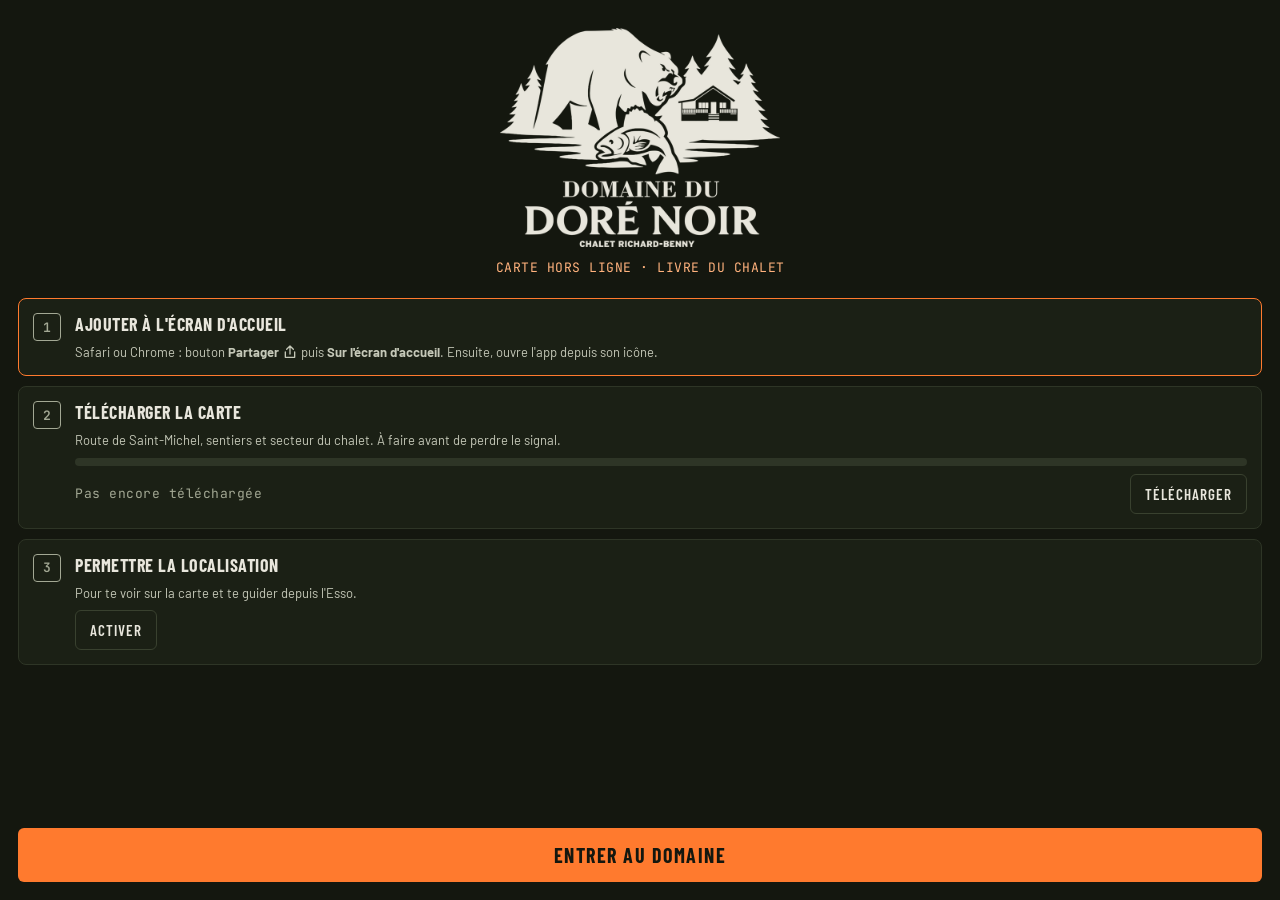
==== index.html @ 6dd898b0 "Version 0.1 : carte hors ligne, GPS, retour au chalet et guidage Co-Authored-By: Claude Opus 5.5 <no" ====
<!doctype html>
<html lang="fr">
<head>
<meta charset="utf-8">
<meta name="viewport" content="width=device-width, initial-scale=1, viewport-fit=cover, user-scalable=no">
<meta name="theme-color" content="#14170F">
<meta name="apple-mobile-web-app-capable" content="yes">
<meta name="mobile-web-app-capable" content="yes">
<meta name="apple-mobile-web-app-status-bar-style" content="black-translucent">
<meta name="apple-mobile-web-app-title" content="Doré Noir">
<title>Domaine du Doré Noir</title>
<link rel="manifest" href="manifest.webmanifest">
<link rel="apple-touch-icon" href="icons/apple-touch-icon.png">
<link rel="icon" href="icons/icon-192.png">
<link rel="preconnect" href="https://fonts.googleapis.com">
<link rel="stylesheet" href="https://fonts.googleapis.com/css2?family=Barlow+Condensed:wght@600;700&family=Barlow:wght@400;500;600&family=JetBrains+Mono:wght@400;600&display=swap">
<link rel="stylesheet" href="vendor/maplibre-gl.css">
<link rel="stylesheet" href="style.css">
</head>
<body>

<!-- ACCUEIL -->
<section id="accueil" class="screen" hidden>
  <div class="acc-head">
    <img src="icons/logo-complet.png" alt="Domaine du Doré Noir — Chalet Richard-Benny" class="acc-logo">
    <span class="mono accent small">CARTE HORS LIGNE · LIVRE DU CHALET</span>
  </div>
  <div class="steps">
    <div class="step" id="step-install">
      <span class="step-n">1</span>
      <div class="step-body">
        <strong>AJOUTER À L'ÉCRAN D'ACCUEIL</strong>
        <p>Safari ou Chrome : bouton <b>Partager</b> <svg class="ico-inline" viewBox="0 0 24 24" aria-hidden="true"><path d="M12 3v12M7 8l5-5 5 5M5 12v8h14v-8"/></svg> puis <b>Sur l'écran d'accueil</b>. Ensuite, ouvre l'app depuis son icône.</p>
      </div>
    </div>
    <div class="step" id="step-dl">
      <span class="step-n">2</span>
      <div class="step-body">
        <strong>TÉLÉCHARGER LA CARTE</strong>
        <p>Route de Saint-Michel, sentiers et secteur du chalet. À faire avant de perdre le signal.</p>
        <div class="bar"><div class="bar-fill" id="dl-bar"></div></div>
        <div class="row-between">
          <span class="mono muted small" id="dl-txt">Pas encore téléchargée</span>
          <button class="btn-sm" id="dl-btn" type="button">Télécharger</button>
        </div>
      </div>
    </div>
    <div class="step" id="step-gps">
      <span class="step-n">3</span>
      <div class="step-body">
        <strong>PERMETTRE LA LOCALISATION</strong>
        <p>Pour te voir sur la carte et te guider depuis l'Esso.</p>
        <button class="btn-sm" id="gps-btn" type="button">Activer</button>
      </div>
    </div>
  </div>
  <div class="acc-foot">
    <button class="btn-primary" id="enter-btn" type="button">ENTRER AU DOMAINE</button>
  </div>
</section>

<!-- APP -->
<section id="app" class="screen" hidden>
  <header class="topbar">
    <img src="icons/embleme.png" alt="" class="tb-logo">
    <div class="tb-title">
      <span class="cond">DOMAINE DU DORÉ NOIR</span>
      <span class="mono muted xsmall" id="tb-sub">LAC BOUCHARD · CARTE</span>
    </div>
  </header>
  <div class="statusbar">
    <span class="mono small" id="st-offline">…</span>
    <span class="mono muted xsmall" id="st-version"></span>
  </div>

  <div id="view-carte" class="view">
    <div id="map"></div>
    <div class="map-ctrl">
      <button class="ctrl" id="btn-locate" type="button" aria-label="Centrer sur ma position">
        <svg viewBox="0 0 24 24" aria-hidden="true"><circle cx="12" cy="12" r="6"/><circle cx="12" cy="12" r="1.5" class="fill"/><path d="M12 2v3M12 19v3M2 12h3M19 12h3"/></svg>
      </button>
      <button class="ctrl" id="btn-chalet" type="button" aria-label="Voir le chalet">
        <svg viewBox="0 0 24 24" aria-hidden="true"><path d="M4 11l8-7 8 7M6 10v10h12V10"/><path d="M10 20v-5h4v5"/></svg>
      </button>
    </div>
    <div class="gps-box mono" id="gps-box" hidden></div>
    <div class="zone-alert" id="zone-alert" hidden>Tu sors de la zone de la carte hors ligne</div>

    <!-- Retour au chalet -->
    <div class="panel" id="panel-retour">
      <div class="retour">
        <div class="arrow-wrap"><svg id="retour-arrow" viewBox="0 0 48 48" aria-hidden="true"><path d="M24 4l12 36-12-8-12 8z"/></svg></div>
        <div class="retour-txt">
          <span class="mono accent xsmall">RETOUR AU CHALET</span>
          <span class="cond big" id="retour-dist">—</span>
          <span class="small muted" id="retour-dir">En attente du GPS</span>
        </div>
        <button class="btn-sm" id="compass-btn" type="button">Boussole</button>
      </div>
    </div>
  </div>

  <div id="view-guidage" class="view" hidden>
    <div class="guide">
      <div class="guide-top">
        <span class="mono accent xsmall">GUIDAGE · ESSO → CHALET</span>
        <span class="mono muted xsmall" id="g-total"></span>
      </div>
      <div class="guide-alert" id="g-off" hidden></div>
      <div class="guide-next">
        <span class="mono muted xsmall">PROCHAIN REPÈRE</span>
        <span class="cond huge" id="g-next-dist">—</span>
        <span class="cond big" id="g-next-name">—</span>
        <span class="small" id="g-next-txt"></span>
      </div>
      <div class="guide-grid">
        <div><span class="mono muted xsmall">POSITION</span><span class="mono big2" id="g-km">—</span></div>
        <div><span class="mono muted xsmall">RESTANT</span><span class="mono big2" id="g-rest">—</span></div>
        <div><span class="mono muted xsmall">PRÉCISION</span><span class="mono big2" id="g-acc">—</span></div>
      </div>
      <div class="bar"><div class="bar-fill" id="g-bar"></div></div>
      <ol class="reperes" id="g-list"></ol>
      <div class="guide-actions">
        <button class="btn-primary" id="g-start" type="button">DÉMARRER LE GUIDAGE</button>
        <label class="toggle"><input type="checkbox" id="g-voice" checked> Voix</label>
      </div>
      <p class="small muted">Garde l'écran allumé et le téléphone branché : iPhone coupe le GPS des web apps quand l'écran se verrouille.</p>
    </div>
  </div>

  <div id="view-livre" class="view" hidden>
    <div class="livre">
      <span class="mono accent xsmall">JOURNAL DE CAMP</span>
      <h1 class="cond">LE LIVRE DU DORÉ NOIR</h1>
      <div class="card">
        <strong class="cond">BIENTÔT</strong>
        <p class="small">Le livre (histoires et photos des invités) arrive dans la prochaine version.</p>
      </div>
    </div>
  </div>

  <nav class="tabs">
    <button class="tab active" data-view="carte" type="button">
      <svg viewBox="0 0 24 24" aria-hidden="true"><path d="M9 4L3 6v14l6-2 6 2 6-2V4l-6 2-6-2z"/><path d="M9 4v14M15 6v14"/></svg>CARTE</button>
    <button class="tab" data-view="guidage" type="button">
      <svg viewBox="0 0 24 24" aria-hidden="true"><path d="M12 2l7 19-7-4-7 4z"/></svg>GUIDAGE</button>
    <button class="tab" data-view="livre" type="button">
      <svg viewBox="0 0 24 24" aria-hidden="true"><path d="M4 5c3-1 6-1 8 1 2-2 5-2 8-1v14c-3-1-6-1-8 1-2-2-5-2-8-1V5z"/><path d="M12 6v14"/></svg>LIVRE</button>
  </nav>
</section>

<div class="toast" id="toast" hidden></div>

<script src="vendor/maplibre-gl.js"></script>
<script src="app.js"></script>
</body>
</html>
---- vendor/maplibre-gl.css ----
.maplibregl-map{font:12px/20px Helvetica Neue,Arial,Helvetica,sans-serif;overflow:hidden;position:relative;-webkit-tap-highlight-color:rgb(0 0 0/0)}.maplibregl-canvas{left:0;position:absolute;top:0}.maplibregl-map:fullscreen{height:100%;width:100%}.maplibregl-ctrl-group button.maplibregl-ctrl-compass{touch-action:none}.maplibregl-canvas-container.maplibregl-interactive,.maplibregl-ctrl-group button.maplibregl-ctrl-compass{cursor:grab;-webkit-user-select:none;-moz-user-select:none;user-select:none}.maplibregl-canvas-container.maplibregl-interactive.maplibregl-track-pointer{cursor:pointer}.maplibregl-canvas-container.maplibregl-interactive:active,.maplibregl-ctrl-group button.maplibregl-ctrl-compass:active{cursor:grabbing}.maplibregl-canvas-container.maplibregl-touch-zoom-rotate,.maplibregl-canvas-container.maplibregl-touch-zoom-rotate .maplibregl-canvas{touch-action:pan-x pan-y}.maplibregl-canvas-container.maplibregl-touch-drag-pan,.maplibregl-canvas-container.maplibregl-touch-drag-pan .maplibregl-canvas{touch-action:pinch-zoom}.maplibregl-canvas-container.maplibregl-touch-zoom-rotate.maplibregl-touch-drag-pan,.maplibregl-canvas-container.maplibregl-touch-zoom-rotate.maplibregl-touch-drag-pan .maplibregl-canvas{touch-action:none}.maplibregl-canvas-container.maplibregl-touch-drag-pan.maplibregl-cooperative-gestures,.maplibregl-canvas-container.maplibregl-touch-drag-pan.maplibregl-cooperative-gestures .maplibregl-canvas{touch-action:pan-x pan-y}.maplibregl-ctrl-bottom-left,.maplibregl-ctrl-bottom-right,.maplibregl-ctrl-top-left,.maplibregl-ctrl-top-right{pointer-events:none;position:absolute;z-index:2}.maplibregl-ctrl-top-left{left:0;top:0}.maplibregl-ctrl-top-right{right:0;top:0}.maplibregl-ctrl-bottom-left{bottom:0;left:0}.maplibregl-ctrl-bottom-right{bottom:0;right:0}.maplibregl-ctrl{clear:both;pointer-events:auto;transform:translate(0)}.maplibregl-ctrl-top-left .maplibregl-ctrl{float:left;margin:10px 0 0 10px}.maplibregl-ctrl-top-right .maplibregl-ctrl{float:right;margin:10px 10px 0 0}.maplibregl-ctrl-bottom-left .maplibregl-ctrl{float:left;margin:0 0 10px 10px}.maplibregl-ctrl-bottom-right .maplibregl-ctrl{float:right;margin:0 10px 10px 0}.maplibregl-ctrl-group{background:#fff;border-radius:4px}.maplibregl-ctrl-group:not(:empty){box-shadow:0 0 0 2px rgba(0,0,0,.1)}@media (forced-colors:active){.maplibregl-ctrl-group:not(:empty){box-shadow:0 0 0 2px ButtonText}}.maplibregl-ctrl-group button{background-color:transparent;border:0;box-sizing:border-box;cursor:pointer;display:block;height:29px;outline:none;padding:0;width:29px}.maplibregl-ctrl-group button+button{border-top:1px solid #ddd}.maplibregl-ctrl button .maplibregl-ctrl-icon{background-position:50%;background-repeat:no-repeat;display:block;height:100%;width:100%}@media (forced-colors:active){.maplibregl-ctrl-icon{background-color:transparent}.maplibregl-ctrl-group button+button{border-top:1px solid ButtonText}}.maplibregl-ctrl button::-moz-focus-inner{border:0;padding:0}.maplibregl-ctrl-attrib-button:focus,.maplibregl-ctrl-group button:focus{box-shadow:0 0 2px 2px #0096ff}.maplibregl-ctrl button:disabled{cursor:not-allowed}.maplibregl-ctrl button:disabled .maplibregl-ctrl-icon{opacity:.25}.maplibregl-ctrl button:not(:disabled):hover{background-color:rgb(0 0 0/5%)}.maplibregl-ctrl-group button:focus:focus-visible{box-shadow:0 0 2px 2px #0096ff}.maplibregl-ctrl-group button:focus:not(:focus-visible){box-shadow:none}.maplibregl-ctrl-group button:focus:first-child{border-radius:4px 4px 0 0}.maplibregl-ctrl-group button:focus:last-child{border-radius:0 0 4px 4px}.maplibregl-ctrl-group button:focus:only-child{border-radius:inherit}.maplibregl-ctrl button.maplibregl-ctrl-zoom-out .maplibregl-ctrl-icon{background-image:url("data:image/svg+xml;charset=utf-8,%3Csvg xmlns='http://www.w3.org/2000/svg' width='29' height='29' fill='%23333' viewBox='0 0 29 29'%3E%3Cpath d='M10 13c-.75 0-1.5.75-1.5 1.5S9.25 16 10 16h9c.75 0 1.5-.75 1.5-1.5S19.75 13 19 13z'/%3E%3C/svg%3E")}.maplibregl-ctrl button.maplibregl-ctrl-zoom-in .maplibregl-ctrl-icon{background-image:url("data:image/svg+xml;charset=utf-8,%3Csvg xmlns='http://www.w3.org/2000/svg' width='29' height='29' fill='%23333' viewBox='0 0 29 29'%3E%3Cpath d='M14.5 8.5c-.75 0-1.5.75-1.5 1.5v3h-3c-.75 0-1.5.75-1.5 1.5S9.25 16 10 16h3v3c0 .75.75 1.5 1.5 1.5S16 19.75 16 19v-3h3c.75 0 1.5-.75 1.5-1.5S19.75 13 19 13h-3v-3c0-.75-.75-1.5-1.5-1.5'/%3E%3C/svg%3E")}@media (forced-colors:active){.maplibregl-ctrl button.maplibregl-ctrl-zoom-out .maplibregl-ctrl-icon{background-image:url("data:image/svg+xml;charset=utf-8,%3Csvg xmlns='http://www.w3.org/2000/svg' width='29' height='29' fill='%23fff' viewBox='0 0 29 29'%3E%3Cpath d='M10 13c-.75 0-1.5.75-1.5 1.5S9.25 16 10 16h9c.75 0 1.5-.75 1.5-1.5S19.75 13 19 13z'/%3E%3C/svg%3E")}.maplibregl-ctrl button.maplibregl-ctrl-zoom-in .maplibregl-ctrl-icon{background-image:url("data:image/svg+xml;charset=utf-8,%3Csvg xmlns='http://www.w3.org/2000/svg' width='29' height='29' fill='%23fff' viewBox='0 0 29 29'%3E%3Cpath d='M14.5 8.5c-.75 0-1.5.75-1.5 1.5v3h-3c-.75 0-1.5.75-1.5 1.5S9.25 16 10 16h3v3c0 .75.75 1.5 1.5 1.5S16 19.75 16 19v-3h3c.75 0 1.5-.75 1.5-1.5S19.75 13 19 13h-3v-3c0-.75-.75-1.5-1.5-1.5'/%3E%3C/svg%3E")}}@media (forced-colors:active) and (prefers-color-scheme:light){.maplibregl-ctrl button.maplibregl-ctrl-zoom-out .maplibregl-ctrl-icon{background-image:url("data:image/svg+xml;charset=utf-8,%3Csvg xmlns='http://www.w3.org/2000/svg' width='29' height='29' viewBox='0 0 29 29'%3E%3Cpath d='M10 13c-.75 0-1.5.75-1.5 1.5S9.25 16 10 16h9c.75 0 1.5-.75 1.5-1.5S19.75 13 19 13z'/%3E%3C/svg%3E")}.maplibregl-ctrl button.maplibregl-ctrl-zoom-in .maplibregl-ctrl-icon{background-image:url("data:image/svg+xml;charset=utf-8,%3Csvg xmlns='http://www.w3.org/2000/svg' width='29' height='29' viewBox='0 0 29 29'%3E%3Cpath d='M14.5 8.5c-.75 0-1.5.75-1.5 1.5v3h-3c-.75 0-1.5.75-1.5 1.5S9.25 16 10 16h3v3c0 .75.75 1.5 1.5 1.5S16 19.75 16 19v-3h3c.75 0 1.5-.75 1.5-1.5S19.75 13 19 13h-3v-3c0-.75-.75-1.5-1.5-1.5'/%3E%3C/svg%3E")}}.maplibregl-ctrl button.maplibregl-ctrl-fullscreen .maplibregl-ctrl-icon{background-image:url("data:image/svg+xml;charset=utf-8,%3Csvg xmlns='http://www.w3.org/2000/svg' width='29' height='29' fill='%23333' viewBox='0 0 29 29'%3E%3Cpath d='M24 16v5.5c0 1.75-.75 2.5-2.5 2.5H16v-1l3-1.5-4-5.5 1-1 5.5 4 1.5-3zM6 16l1.5 3 5.5-4 1 1-4 5.5 3 1.5v1H7.5C5.75 24 5 23.25 5 21.5V16zm7-11v1l-3 1.5 4 5.5-1 1-5.5-4L6 13H5V7.5C5 5.75 5.75 5 7.5 5zm11 2.5c0-1.75-.75-2.5-2.5-2.5H16v1l3 1.5-4 5.5 1 1 5.5-4 1.5 3h1z'/%3E%3C/svg%3E")}.maplibregl-ctrl button.maplibregl-ctrl-shrink .maplibregl-ctrl-icon{background-image:url("data:image/svg+xml;charset=utf-8,%3Csvg xmlns='http://www.w3.org/2000/svg' width='29' height='29' viewBox='0 0 29 29'%3E%3Cpath d='M18.5 16c-1.75 0-2.5.75-2.5 2.5V24h1l1.5-3 5.5 4 1-1-4-5.5 3-1.5v-1zM13 18.5c0-1.75-.75-2.5-2.5-2.5H5v1l3 1.5L4 24l1 1 5.5-4 1.5 3h1zm3-8c0 1.75.75 2.5 2.5 2.5H24v-1l-3-1.5L25 5l-1-1-5.5 4L17 5h-1zM10.5 13c1.75 0 2.5-.75 2.5-2.5V5h-1l-1.5 3L5 4 4 5l4 5.5L5 12v1z'/%3E%3C/svg%3E")}@media (forced-colors:active){.maplibregl-ctrl button.maplibregl-ctrl-fullscreen .maplibregl-ctrl-icon{background-image:url("data:image/svg+xml;charset=utf-8,%3Csvg xmlns='http://www.w3.org/2000/svg' width='29' height='29' fill='%23fff' viewBox='0 0 29 29'%3E%3Cpath d='M24 16v5.5c0 1.75-.75 2.5-2.5 2.5H16v-1l3-1.5-4-5.5 1-1 5.5 4 1.5-3zM6 16l1.5 3 5.5-4 1 1-4 5.5 3 1.5v1H7.5C5.75 24 5 23.25 5 21.5V16zm7-11v1l-3 1.5 4 5.5-1 1-5.5-4L6 13H5V7.5C5 5.75 5.75 5 7.5 5zm11 2.5c0-1.75-.75-2.5-2.5-2.5H16v1l3 1.5-4 5.5 1 1 5.5-4 1.5 3h1z'/%3E%3C/svg%3E")}.maplibregl-ctrl button.maplibregl-ctrl-shrink .maplibregl-ctrl-icon{background-image:url("data:image/svg+xml;charset=utf-8,%3Csvg xmlns='http://www.w3.org/2000/svg' width='29' height='29' fill='%23fff' viewBox='0 0 29 29'%3E%3Cpath d='M18.5 16c-1.75 0-2.5.75-2.5 2.5V24h1l1.5-3 5.5 4 1-1-4-5.5 3-1.5v-1zM13 18.5c0-1.75-.75-2.5-2.5-2.5H5v1l3 1.5L4 24l1 1 5.5-4 1.5 3h1zm3-8c0 1.75.75 2.5 2.5 2.5H24v-1l-3-1.5L25 5l-1-1-5.5 4L17 5h-1zM10.5 13c1.75 0 2.5-.75 2.5-2.5V5h-1l-1.5 3L5 4 4 5l4 5.5L5 12v1z'/%3E%3C/svg%3E")}}@media (forced-colors:active) and (prefers-color-scheme:light){.maplibregl-ctrl button.maplibregl-ctrl-fullscreen .maplibregl-ctrl-icon{background-image:url("data:image/svg+xml;charset=utf-8,%3Csvg xmlns='http://www.w3.org/2000/svg' width='29' height='29' viewBox='0 0 29 29'%3E%3Cpath d='M24 16v5.5c0 1.75-.75 2.5-2.5 2.5H16v-1l3-1.5-4-5.5 1-1 5.5 4 1.5-3zM6 16l1.5 3 5.5-4 1 1-4 5.5 3 1.5v1H7.5C5.75 24 5 23.25 5 21.5V16zm7-11v1l-3 1.5 4 5.5-1 1-5.5-4L6 13H5V7.5C5 5.75 5.75 5 7.5 5zm11 2.5c0-1.75-.75-2.5-2.5-2.5H16v1l3 1.5-4 5.5 1 1 5.5-4 1.5 3h1z'/%3E%3C/svg%3E")}.maplibregl-ctrl button.maplibregl-ctrl-shrink .maplibregl-ctrl-icon{background-image:url("data:image/svg+xml;charset=utf-8,%3Csvg xmlns='http://www.w3.org/2000/svg' width='29' height='29' viewBox='0 0 29 29'%3E%3Cpath d='M18.5 16c-1.75 0-2.5.75-2.5 2.5V24h1l1.5-3 5.5 4 1-1-4-5.5 3-1.5v-1zM13 18.5c0-1.75-.75-2.5-2.5-2.5H5v1l3 1.5L4 24l1 1 5.5-4 1.5 3h1zm3-8c0 1.75.75 2.5 2.5 2.5H24v-1l-3-1.5L25 5l-1-1-5.5 4L17 5h-1zM10.5 13c1.75 0 2.5-.75 2.5-2.5V5h-1l-1.5 3L5 4 4 5l4 5.5L5 12v1z'/%3E%3C/svg%3E")}}.maplibregl-ctrl button.maplibregl-ctrl-compass .maplibregl-ctrl-icon{background-image:url("data:image/svg+xml;charset=utf-8,%3Csvg xmlns='http://www.w3.org/2000/svg' width='29' height='29' fill='%23333' viewBox='0 0 29 29'%3E%3Cpath d='m10.5 14 4-8 4 8z'/%3E%3Cpath fill='%23ccc' d='m10.5 16 4 8 4-8z'/%3E%3C/svg%3E")}@media (forced-colors:active){.maplibregl-ctrl button.maplibregl-ctrl-compass .maplibregl-ctrl-icon{background-image:url("data:image/svg+xml;charset=utf-8,%3Csvg xmlns='http://www.w3.org/2000/svg' width='29' height='29' fill='%23fff' viewBox='0 0 29 29'%3E%3Cpath d='m10.5 14 4-8 4 8z'/%3E%3Cpath fill='%23ccc' d='m10.5 16 4 8 4-8z'/%3E%3C/svg%3E")}}@media (forced-colors:active) and (prefers-color-scheme:light){.maplibregl-ctrl button.maplibregl-ctrl-compass .maplibregl-ctrl-icon{background-image:url("data:image/svg+xml;charset=utf-8,%3Csvg xmlns='http://www.w3.org/2000/svg' width='29' height='29' viewBox='0 0 29 29'%3E%3Cpath d='m10.5 14 4-8 4 8z'/%3E%3Cpath fill='%23ccc' d='m10.5 16 4 8 4-8z'/%3E%3C/svg%3E")}}.maplibregl-ctrl button.maplibregl-ctrl-terrain .maplibregl-ctrl-icon{background-image:url("data:image/svg+xml;charset=utf-8,%3Csvg xmlns='http://www.w3.org/2000/svg' width='22' height='22' fill='%23333' viewBox='0 0 22 22'%3E%3Cpath d='m1.754 13.406 4.453-4.851 3.09 3.09 3.281 3.277.969-.969-3.309-3.312 3.844-4.121 6.148 6.886h1.082v-.855l-7.207-8.07-4.84 5.187L6.169 6.57l-5.48 5.965v.871ZM.688 16.844h20.625v1.375H.688Zm0 0'/%3E%3C/svg%3E")}.maplibregl-ctrl button.maplibregl-ctrl-terrain-enabled .maplibregl-ctrl-icon{background-image:url("data:image/svg+xml;charset=utf-8,%3Csvg xmlns='http://www.w3.org/2000/svg' width='22' height='22' fill='%2333b5e5' viewBox='0 0 22 22'%3E%3Cpath d='m1.754 13.406 4.453-4.851 3.09 3.09 3.281 3.277.969-.969-3.309-3.312 3.844-4.121 6.148 6.886h1.082v-.855l-7.207-8.07-4.84 5.187L6.169 6.57l-5.48 5.965v.871ZM.688 16.844h20.625v1.375H.688Zm0 0'/%3E%3C/svg%3E")}.maplibregl-ctrl button.maplibregl-ctrl-geolocate .maplibregl-ctrl-icon{background-image:url("data:image/svg+xml;charset=utf-8,%3Csvg xmlns='http://www.w3.org/2000/svg' width='29' height='29' fill='%23333' viewBox='0 0 20 20'%3E%3Cpath d='M10 4C9 4 9 5 9 5v.1A5 5 0 0 0 5.1 9H5s-1 0-1 1 1 1 1 1h.1A5 5 0 0 0 9 14.9v.1s0 1 1 1 1-1 1-1v-.1a5 5 0 0 0 3.9-3.9h.1s1 0 1-1-1-1-1-1h-.1A5 5 0 0 0 11 5.1V5s0-1-1-1m0 2.5a3.5 3.5 0 1 1 0 7 3.5 3.5 0 1 1 0-7'/%3E%3Ccircle cx='10' cy='10' r='2'/%3E%3C/svg%3E")}.maplibregl-ctrl button.maplibregl-ctrl-geolocate:disabled .maplibregl-ctrl-icon{background-image:url("data:image/svg+xml;charset=utf-8,%3Csvg xmlns='http://www.w3.org/2000/svg' width='29' height='29' fill='%23aaa' viewBox='0 0 20 20'%3E%3Cpath d='M10 4C9 4 9 5 9 5v.1A5 5 0 0 0 5.1 9H5s-1 0-1 1 1 1 1 1h.1A5 5 0 0 0 9 14.9v.1s0 1 1 1 1-1 1-1v-.1a5 5 0 0 0 3.9-3.9h.1s1 0 1-1-1-1-1-1h-.1A5 5 0 0 0 11 5.1V5s0-1-1-1m0 2.5a3.5 3.5 0 1 1 0 7 3.5 3.5 0 1 1 0-7'/%3E%3Ccircle cx='10' cy='10' r='2'/%3E%3Cpath fill='red' d='m14 5 1 1-9 9-1-1z'/%3E%3C/svg%3E")}.maplibregl-ctrl button.maplibregl-ctrl-geolocate.maplibregl-ctrl-geolocate-active .maplibregl-ctrl-icon{background-image:url("data:image/svg+xml;charset=utf-8,%3Csvg xmlns='http://www.w3.org/2000/svg' width='29' height='29' fill='%2333b5e5' viewBox='0 0 20 20'%3E%3Cpath d='M10 4C9 4 9 5 9 5v.1A5 5 0 0 0 5.1 9H5s-1 0-1 1 1 1 1 1h.1A5 5 0 0 0 9 14.9v.1s0 1 1 1 1-1 1-1v-.1a5 5 0 0 0 3.9-3.9h.1s1 0 1-1-1-1-1-1h-.1A5 5 0 0 0 11 5.1V5s0-1-1-1m0 2.5a3.5 3.5 0 1 1 0 7 3.5 3.5 0 1 1 0-7'/%3E%3Ccircle cx='10' cy='10' r='2'/%3E%3C/svg%3E")}.maplibregl-ctrl button.maplibregl-ctrl-geolocate.maplibregl-ctrl-geolocate-active-error .maplibregl-ctrl-icon{background-image:url("data:image/svg+xml;charset=utf-8,%3Csvg xmlns='http://www.w3.org/2000/svg' width='29' height='29' fill='%23e58978' viewBox='0 0 20 20'%3E%3Cpath d='M10 4C9 4 9 5 9 5v.1A5 5 0 0 0 5.1 9H5s-1 0-1 1 1 1 1 1h.1A5 5 0 0 0 9 14.9v.1s0 1 1 1 1-1 1-1v-.1a5 5 0 0 0 3.9-3.9h.1s1 0 1-1-1-1-1-1h-.1A5 5 0 0 0 11 5.1V5s0-1-1-1m0 2.5a3.5 3.5 0 1 1 0 7 3.5 3.5 0 1 1 0-7'/%3E%3Ccircle cx='10' cy='10' r='2'/%3E%3C/svg%3E")}.maplibregl-ctrl button.maplibregl-ctrl-geolocate.maplibregl-ctrl-geolocate-background .maplibregl-ctrl-icon{background-image:url("data:image/svg+xml;charset=utf-8,%3Csvg xmlns='http://www.w3.org/2000/svg' width='29' height='29' fill='%2333b5e5' viewBox='0 0 20 20'%3E%3Cpath d='M10 4C9 4 9 5 9 5v.1A5 5 0 0 0 5.1 9H5s-1 0-1 1 1 1 1 1h.1A5 5 0 0 0 9 14.9v.1s0 1 1 1 1-1 1-1v-.1a5 5 0 0 0 3.9-3.9h.1s1 0 1-1-1-1-1-1h-.1A5 5 0 0 0 11 5.1V5s0-1-1-1m0 2.5a3.5 3.5 0 1 1 0 7 3.5 3.5 0 1 1 0-7'/%3E%3C/svg%3E")}.maplibregl-ctrl button.maplibregl-ctrl-geolocate.maplibregl-ctrl-geolocate-background-error .maplibregl-ctrl-icon{background-image:url("data:image/svg+xml;charset=utf-8,%3Csvg xmlns='http://www.w3.org/2000/svg' width='29' height='29' fill='%23e54e33' viewBox='0 0 20 20'%3E%3Cpath d='M10 4C9 4 9 5 9 5v.1A5 5 0 0 0 5.1 9H5s-1 0-1 1 1 1 1 1h.1A5 5 0 0 0 9 14.9v.1s0 1 1 1 1-1 1-1v-.1a5 5 0 0 0 3.9-3.9h.1s1 0 1-1-1-1-1-1h-.1A5 5 0 0 0 11 5.1V5s0-1-1-1m0 2.5a3.5 3.5 0 1 1 0 7 3.5 3.5 0 1 1 0-7'/%3E%3C/svg%3E")}.maplibregl-ctrl button.maplibregl-ctrl-geolocate.maplibregl-ctrl-geolocate-waiting .maplibregl-ctrl-icon{animation:maplibregl-spin 2s linear infinite}@media (forced-colors:active){.maplibregl-ctrl button.maplibregl-ctrl-geolocate .maplibregl-ctrl-icon{background-image:url("data:image/svg+xml;charset=utf-8,%3Csvg xmlns='http://www.w3.org/2000/svg' width='29' height='29' fill='%23fff' viewBox='0 0 20 20'%3E%3Cpath d='M10 4C9 4 9 5 9 5v.1A5 5 0 0 0 5.1 9H5s-1 0-1 1 1 1 1 1h.1A5 5 0 0 0 9 14.9v.1s0 1 1 1 1-1 1-1v-.1a5 5 0 0 0 3.9-3.9h.1s1 0 1-1-1-1-1-1h-.1A5 5 0 0 0 11 5.1V5s0-1-1-1m0 2.5a3.5 3.5 0 1 1 0 7 3.5 3.5 0 1 1 0-7'/%3E%3Ccircle cx='10' cy='10' r='2'/%3E%3C/svg%3E")}.maplibregl-ctrl button.maplibregl-ctrl-geolocate:disabled .maplibregl-ctrl-icon{background-image:url("data:image/svg+xml;charset=utf-8,%3Csvg xmlns='http://www.w3.org/2000/svg' width='29' height='29' fill='%23999' viewBox='0 0 20 20'%3E%3Cpath d='M10 4C9 4 9 5 9 5v.1A5 5 0 0 0 5.1 9H5s-1 0-1 1 1 1 1 1h.1A5 5 0 0 0 9 14.9v.1s0 1 1 1 1-1 1-1v-.1a5 5 0 0 0 3.9-3.9h.1s1 0 1-1-1-1-1-1h-.1A5 5 0 0 0 11 5.1V5s0-1-1-1m0 2.5a3.5 3.5 0 1 1 0 7 3.5 3.5 0 1 1 0-7'/%3E%3Ccircle cx='10' cy='10' r='2'/%3E%3Cpath fill='red' d='m14 5 1 1-9 9-1-1z'/%3E%3C/svg%3E")}.maplibregl-ctrl button.maplibregl-ctrl-geolocate.maplibregl-ctrl-geolocate-active .maplibregl-ctrl-icon{background-image:url("data:image/svg+xml;charset=utf-8,%3Csvg xmlns='http://www.w3.org/2000/svg' width='29' height='29' fill='%2333b5e5' viewBox='0 0 20 20'%3E%3Cpath d='M10 4C9 4 9 5 9 5v.1A5 5 0 0 0 5.1 9H5s-1 0-1 1 1 1 1 1h.1A5 5 0 0 0 9 14.9v.1s0 1 1 1 1-1 1-1v-.1a5 5 0 0 0 3.9-3.9h.1s1 0 1-1-1-1-1-1h-.1A5 5 0 0 0 11 5.1V5s0-1-1-1m0 2.5a3.5 3.5 0 1 1 0 7 3.5 3.5 0 1 1 0-7'/%3E%3Ccircle cx='10' cy='10' r='2'/%3E%3C/svg%3E")}.maplibregl-ctrl button.maplibregl-ctrl-geolocate.maplibregl-ctrl-geolocate-active-error .maplibregl-ctrl-icon{background-image:url("data:image/svg+xml;charset=utf-8,%3Csvg xmlns='http://www.w3.org/2000/svg' width='29' height='29' fill='%23e58978' viewBox='0 0 20 20'%3E%3Cpath d='M10 4C9 4 9 5 9 5v.1A5 5 0 0 0 5.1 9H5s-1 0-1 1 1 1 1 1h.1A5 5 0 0 0 9 14.9v.1s0 1 1 1 1-1 1-1v-.1a5 5 0 0 0 3.9-3.9h.1s1 0 1-1-1-1-1-1h-.1A5 5 0 0 0 11 5.1V5s0-1-1-1m0 2.5a3.5 3.5 0 1 1 0 7 3.5 3.5 0 1 1 0-7'/%3E%3Ccircle cx='10' cy='10' r='2'/%3E%3C/svg%3E")}.maplibregl-ctrl button.maplibregl-ctrl-geolocate.maplibregl-ctrl-geolocate-background .maplibregl-ctrl-icon{background-image:url("data:image/svg+xml;charset=utf-8,%3Csvg xmlns='http://www.w3.org/2000/svg' width='29' height='29' fill='%2333b5e5' viewBox='0 0 20 20'%3E%3Cpath d='M10 4C9 4 9 5 9 5v.1A5 5 0 0 0 5.1 9H5s-1 0-1 1 1 1 1 1h.1A5 5 0 0 0 9 14.9v.1s0 1 1 1 1-1 1-1v-.1a5 5 0 0 0 3.9-3.9h.1s1 0 1-1-1-1-1-1h-.1A5 5 0 0 0 11 5.1V5s0-1-1-1m0 2.5a3.5 3.5 0 1 1 0 7 3.5 3.5 0 1 1 0-7'/%3E%3C/svg%3E")}.maplibregl-ctrl button.maplibregl-ctrl-geolocate.maplibregl-ctrl-geolocate-background-error .maplibregl-ctrl-icon{background-image:url("data:image/svg+xml;charset=utf-8,%3Csvg xmlns='http://www.w3.org/2000/svg' width='29' height='29' fill='%23e54e33' viewBox='0 0 20 20'%3E%3Cpath d='M10 4C9 4 9 5 9 5v.1A5 5 0 0 0 5.1 9H5s-1 0-1 1 1 1 1 1h.1A5 5 0 0 0 9 14.9v.1s0 1 1 1 1-1 1-1v-.1a5 5 0 0 0 3.9-3.9h.1s1 0 1-1-1-1-1-1h-.1A5 5 0 0 0 11 5.1V5s0-1-1-1m0 2.5a3.5 3.5 0 1 1 0 7 3.5 3.5 0 1 1 0-7'/%3E%3C/svg%3E")}}@media (forced-colors:active) and (prefers-color-scheme:light){.maplibregl-ctrl button.maplibregl-ctrl-geolocate .maplibregl-ctrl-icon{background-image:url("data:image/svg+xml;charset=utf-8,%3Csvg xmlns='http://www.w3.org/2000/svg' width='29' height='29' viewBox='0 0 20 20'%3E%3Cpath d='M10 4C9 4 9 5 9 5v.1A5 5 0 0 0 5.1 9H5s-1 0-1 1 1 1 1 1h.1A5 5 0 0 0 9 14.9v.1s0 1 1 1 1-1 1-1v-.1a5 5 0 0 0 3.9-3.9h.1s1 0 1-1-1-1-1-1h-.1A5 5 0 0 0 11 5.1V5s0-1-1-1m0 2.5a3.5 3.5 0 1 1 0 7 3.5 3.5 0 1 1 0-7'/%3E%3Ccircle cx='10' cy='10' r='2'/%3E%3C/svg%3E")}.maplibregl-ctrl button.maplibregl-ctrl-geolocate:disabled .maplibregl-ctrl-icon{background-image:url("data:image/svg+xml;charset=utf-8,%3Csvg xmlns='http://www.w3.org/2000/svg' width='29' height='29' fill='%23666' viewBox='0 0 20 20'%3E%3Cpath d='M10 4C9 4 9 5 9 5v.1A5 5 0 0 0 5.1 9H5s-1 0-1 1 1 1 1 1h.1A5 5 0 0 0 9 14.9v.1s0 1 1 1 1-1 1-1v-.1a5 5 0 0 0 3.9-3.9h.1s1 0 1-1-1-1-1-1h-.1A5 5 0 0 0 11 5.1V5s0-1-1-1m0 2.5a3.5 3.5 0 1 1 0 7 3.5 3.5 0 1 1 0-7'/%3E%3Ccircle cx='10' cy='10' r='2'/%3E%3Cpath fill='red' d='m14 5 1 1-9 9-1-1z'/%3E%3C/svg%3E")}}@keyframes maplibregl-spin{0%{transform:rotate(0deg)}to{transform:rotate(1turn)}}a.maplibregl-ctrl-logo{background-image:url("data:image/svg+xml;charset=utf-8,%3Csvg xmlns='http://www.w3.org/2000/svg' width='88' height='23' fill='none'%3E%3Cpath fill='%23000' fill-opacity='.4' fill-rule='evenodd' d='M17.408 16.796h-1.827l2.501-12.095h.198l3.324 6.533.988 2.19.988-2.19 3.258-6.533h.181l2.6 12.095h-1.81l-1.218-5.644-.362-1.71-.658 1.71-2.929 5.644h-.098l-2.914-5.644-.757-1.71-.345 1.71zm1.958-3.42-.726 3.663a1.255 1.255 0 0 1-1.232 1.011h-1.827a1.255 1.255 0 0 1-1.229-1.509l2.501-12.095a1.255 1.255 0 0 1 1.23-1.001h.197a1.25 1.25 0 0 1 1.12.685l3.19 6.273 3.125-6.263a1.25 1.25 0 0 1 1.123-.695h.181a1.255 1.255 0 0 1 1.227.991l1.443 6.71a5 5 0 0 1 .314-.787l.009-.016a4.6 4.6 0 0 1 1.777-1.887c.782-.46 1.668-.667 2.611-.667a4.6 4.6 0 0 1 1.7.32l.306.134c.21-.16.474-.256.759-.256h1.694a1.255 1.255 0 0 1 1.212.925 1.255 1.255 0 0 1 1.212-.925h1.711c.284 0 .545.094.755.252.613-.3 1.312-.45 2.075-.45 1.356 0 2.557.445 3.482 1.4q.47.48.763 1.064V4.701a1.255 1.255 0 0 1 1.255-1.255h1.86A1.255 1.255 0 0 1 54.44 4.7v9.194h2.217c.19 0 .37.043.532.118v-4.77c0-.356.147-.678.385-.906a2.42 2.42 0 0 1-.682-1.71c0-.665.267-1.253.735-1.7a2.45 2.45 0 0 1 1.722-.674 2.43 2.43 0 0 1 1.705.675q.318.302.504.683V4.7a1.255 1.255 0 0 1 1.255-1.255h1.744A1.255 1.255 0 0 1 65.812 4.7v3.335a4.8 4.8 0 0 1 1.526-.246c.938 0 1.817.214 2.59.69a4.47 4.47 0 0 1 1.67 1.743v-.98a1.255 1.255 0 0 1 1.256-1.256h1.777c.233 0 .451.064.639.174a3.4 3.4 0 0 1 1.567-.372c.346 0 .861.02 1.285.232a1.25 1.25 0 0 1 .689 1.004 4.7 4.7 0 0 1 .853-.588c.795-.44 1.675-.647 2.61-.647 1.385 0 2.65.39 3.525 1.396.836.938 1.168 2.173 1.168 3.528q-.001.515-.056 1.051a1.255 1.255 0 0 1-.947 1.09l.408.952a1.255 1.255 0 0 1-.477 1.552c-.418.268-.92.463-1.458.612-.613.171-1.304.244-2.049.244-1.06 0-2.043-.207-2.886-.698l-.015-.008c-.798-.48-1.419-1.135-1.818-1.963l-.004-.008a5.8 5.8 0 0 1-.548-2.512q0-.429.053-.843a1.3 1.3 0 0 1-.333-.086l-.166-.004c-.223 0-.426.062-.643.228-.03.024-.142.139-.142.59v3.883a1.255 1.255 0 0 1-1.256 1.256h-1.777a1.255 1.255 0 0 1-1.256-1.256V15.69l-.032.057a4.8 4.8 0 0 1-1.86 1.833 5.04 5.04 0 0 1-2.484.634 4.5 4.5 0 0 1-1.935-.424 1.25 1.25 0 0 1-.764.258h-1.71a1.255 1.255 0 0 1-1.256-1.255V7.687a2.4 2.4 0 0 1-.428.625c.253.23.412.561.412.93v7.553a1.255 1.255 0 0 1-1.256 1.255h-1.843a1.25 1.25 0 0 1-.894-.373c-.228.23-.544.373-.894.373H51.32a1.255 1.255 0 0 1-1.256-1.255v-1.251l-.061.117a4.7 4.7 0 0 1-1.782 1.884 4.77 4.77 0 0 1-2.485.67 5.6 5.6 0 0 1-1.485-.188l.009 2.764a1.255 1.255 0 0 1-1.255 1.259h-1.729a1.255 1.255 0 0 1-1.255-1.255v-3.537a1.255 1.255 0 0 1-1.167.793h-1.679a1.25 1.25 0 0 1-.77-.263 4.5 4.5 0 0 1-1.945.429c-.885 0-1.724-.21-2.495-.632l-.017-.01a5 5 0 0 1-1.081-.836 1.255 1.255 0 0 1-1.254 1.312h-1.81a1.255 1.255 0 0 1-1.228-.99l-.782-3.625-2.044 3.939a1.25 1.25 0 0 1-1.115.676h-.098a1.25 1.25 0 0 1-1.116-.68l-2.061-3.994zM35.92 16.63l.207-.114.223-.15q.493-.356.735-.785l.061-.118.033 1.332h1.678V9.242h-1.694l-.033 1.267q-.133-.329-.526-.658l-.032-.028a3.2 3.2 0 0 0-.668-.428l-.27-.12a3.3 3.3 0 0 0-1.235-.23q-1.136-.001-1.974.493a3.36 3.36 0 0 0-1.3 1.382q-.445.89-.444 2.074 0 1.2.51 2.107a3.8 3.8 0 0 0 1.382 1.381 3.9 3.9 0 0 0 1.893.477q.795 0 1.455-.33zm-2.789-5.38q-.576.675-.575 1.762 0 1.102.559 1.794.576.675 1.645.675a2.25 2.25 0 0 0 .934-.19 2.2 2.2 0 0 0 .468-.29l.178-.161a2.2 2.2 0 0 0 .397-.561q.244-.5.244-1.15v-.115q0-.708-.296-1.267l-.043-.077a2.2 2.2 0 0 0-.633-.709l-.13-.086-.047-.028a2.1 2.1 0 0 0-1.073-.285q-1.052 0-1.629.692zm2.316 2.706c.163-.17.28-.407.28-.83v-.114c0-.292-.06-.508-.15-.68a.96.96 0 0 0-.353-.389.85.85 0 0 0-.464-.127c-.4 0-.56.114-.664.239l-.01.012c-.148.174-.275.45-.275.945 0 .506.122.801.27.99.097.11.266.224.68.224.303 0 .504-.09.687-.269zm7.545 1.705a2.6 2.6 0 0 0 .331.423q.319.33.755.548l.173.074q.65.255 1.49.255 1.02 0 1.844-.493a3.45 3.45 0 0 0 1.316-1.4q.493-.904.493-2.089 0-1.909-.988-2.913-.988-1.02-2.584-1.02-.898 0-1.575.347a3 3 0 0 0-.415.262l-.199.166a3.4 3.4 0 0 0-.64.82V9.242h-1.712v11.553h1.729l-.017-5.134zm.53-1.138q.206.29.48.5l.155.11.053.034q.51.296 1.119.297 1.07 0 1.645-.675.577-.69.576-1.762 0-1.119-.576-1.777-.558-.675-1.645-.675-.435 0-.835.16a2 2 0 0 0-.284.136 2 2 0 0 0-.363.254 2.2 2.2 0 0 0-.46.569l-.082.162a2.6 2.6 0 0 0-.213 1.072v.115q0 .707.296 1.267l.135.211zm.964-.818a1.1 1.1 0 0 0 .367.385.94.94 0 0 0 .476.118c.423 0 .59-.117.687-.23.159-.194.28-.478.28-.95 0-.53-.133-.8-.266-.952l-.021-.025c-.078-.094-.231-.221-.68-.221a1 1 0 0 0-.503.135l-.012.007a.86.86 0 0 0-.335.343c-.073.133-.132.324-.132.614v.115a1.4 1.4 0 0 0 .14.66zm15.7-6.222q.347-.346.346-.856a1.05 1.05 0 0 0-.345-.79 1.18 1.18 0 0 0-.84-.329q-.51 0-.855.33a1.05 1.05 0 0 0-.346.79q0 .51.346.855.345.346.856.346.51 0 .839-.346zm4.337 9.314.033-1.332q.191.403.59.747l.098.081a4 4 0 0 0 .316.224l.223.122a3.2 3.2 0 0 0 1.44.322 3.8 3.8 0 0 0 1.875-.477 3.5 3.5 0 0 0 1.382-1.366q.527-.89.526-2.09 0-1.184-.444-2.073a3.24 3.24 0 0 0-1.283-1.399q-.823-.51-1.942-.51a3.5 3.5 0 0 0-1.527.344l-.086.043-.165.09a3 3 0 0 0-.33.214q-.432.315-.656.707a2 2 0 0 0-.099.198l.082-1.283V4.701h-1.744v12.095zm.473-2.509a2.5 2.5 0 0 0 .566.7q.117.098.245.18l.144.08a2.1 2.1 0 0 0 .975.232q1.07 0 1.645-.675.576-.69.576-1.778 0-1.102-.576-1.777-.56-.691-1.645-.692a2.2 2.2 0 0 0-1.015.235q-.22.113-.415.282l-.15.142a2.1 2.1 0 0 0-.42.594q-.223.479-.223 1.1v.115q0 .705.293 1.26zm2.616-.293c.157-.191.28-.479.28-.967 0-.51-.13-.79-.276-.961l-.021-.026c-.082-.1-.232-.225-.67-.225a.87.87 0 0 0-.681.279l-.012.011c-.154.155-.274.38-.274.807v.115c0 .285.057.499.144.669a1.1 1.1 0 0 0 .367.405c.137.082.28.123.455.123.423 0 .59-.118.686-.23zm8.266-3.013q.345-.13.724-.14l.069-.002q.493 0 .642.099l.247-1.794q-.196-.099-.717-.099a2.3 2.3 0 0 0-.545.063 2 2 0 0 0-.411.148 2.2 2.2 0 0 0-.4.249 2.5 2.5 0 0 0-.485.499 2.7 2.7 0 0 0-.32.581l-.05.137v-1.48h-1.778v7.553h1.777v-3.884q0-.546.159-.943a1.5 1.5 0 0 1 .466-.636 2.5 2.5 0 0 1 .399-.253 2 2 0 0 1 .224-.099zm9.784 2.656.05-.922q0-1.743-.856-2.698-.838-.97-2.584-.97-1.119-.001-2.007.493a3.46 3.46 0 0 0-1.4 1.382q-.493.906-.493 2.106 0 1.07.428 1.975.428.89 1.332 1.432.906.526 2.255.526.973 0 1.668-.185l.044-.012.135-.04q.613-.184.984-.421l-.542-1.267q-.3.162-.642.274l-.297.087q-.51.131-1.3.131-.954 0-1.497-.444a1.6 1.6 0 0 1-.192-.193q-.366-.44-.512-1.234l-.004-.021zm-5.427-1.256-.003.022h3.752v-.138q-.011-.727-.288-1.118a1 1 0 0 0-.156-.176q-.46-.428-1.316-.428-.986 0-1.494.604-.379.45-.494 1.234zm-27.053 2.77V4.7h-1.86v12.095h5.333V15.15zm7.103-5.908v7.553h-1.843V9.242h1.843z'/%3E%3Cpath fill='%23fff' d='m19.63 11.151-.757-1.71-.345 1.71-1.12 5.644h-1.827L18.083 4.7h.197l3.325 6.533.988 2.19.988-2.19L26.839 4.7h.181l2.6 12.095h-1.81l-1.218-5.644-.362-1.71-.658 1.71-2.93 5.644h-.098l-2.913-5.644zm14.836 5.81q-1.02 0-1.893-.478a3.8 3.8 0 0 1-1.381-1.382q-.51-.906-.51-2.106 0-1.185.444-2.074a3.36 3.36 0 0 1 1.3-1.382q.839-.494 1.974-.494a3.3 3.3 0 0 1 1.234.231 3.3 3.3 0 0 1 .97.575q.396.33.527.659l.033-1.267h1.694v7.553H37.18l-.033-1.332q-.279.593-1.02 1.053a3.17 3.17 0 0 1-1.662.444zm.296-1.482q.938 0 1.58-.642.642-.66.642-1.711v-.115q0-.708-.296-1.267a2.2 2.2 0 0 0-.807-.872 2.1 2.1 0 0 0-1.119-.313q-1.053 0-1.629.692-.575.675-.575 1.76 0 1.103.559 1.795.577.675 1.645.675zm6.521-6.237h1.711v1.4q.906-1.597 2.83-1.597 1.596 0 2.584 1.02.988 1.005.988 2.914 0 1.185-.493 2.09a3.46 3.46 0 0 1-1.316 1.399 3.5 3.5 0 0 1-1.844.493q-.954 0-1.662-.329a2.67 2.67 0 0 1-1.086-.97l.017 5.134h-1.728zm4.048 6.22q1.07 0 1.645-.674.577-.69.576-1.762 0-1.119-.576-1.777-.558-.675-1.645-.675-.592 0-1.12.296-.51.28-.822.823-.296.527-.296 1.234v.115q0 .708.296 1.267.313.543.823.855.51.296 1.119.297z'/%3E%3Cpath fill='%23e1e3e9' d='M51.325 4.7h1.86v10.45h3.473v1.646h-5.333zm7.12 4.542h1.843v7.553h-1.843zm.905-1.415a1.16 1.16 0 0 1-.856-.346 1.17 1.17 0 0 1-.346-.856 1.05 1.05 0 0 1 .346-.79q.346-.329.856-.329.494 0 .839.33a1.05 1.05 0 0 1 .345.79 1.16 1.16 0 0 1-.345.855q-.33.346-.84.346zm7.875 9.133a3.17 3.17 0 0 1-1.662-.444q-.723-.46-1.004-1.053l-.033 1.332h-1.71V4.701h1.743v4.657l-.082 1.283q.279-.658 1.086-1.119a3.5 3.5 0 0 1 1.778-.477q1.119 0 1.942.51a3.24 3.24 0 0 1 1.283 1.4q.445.888.444 2.072 0 1.201-.526 2.09a3.5 3.5 0 0 1-1.382 1.366 3.8 3.8 0 0 1-1.876.477zm-.296-1.481q1.069 0 1.645-.675.577-.69.577-1.778 0-1.102-.577-1.776-.56-.691-1.645-.692a2.12 2.12 0 0 0-1.58.659q-.642.641-.642 1.694v.115q0 .71.296 1.267a2.4 2.4 0 0 0 .807.872 2.1 2.1 0 0 0 1.119.313zm5.927-6.237h1.777v1.481q.263-.757.856-1.217a2.14 2.14 0 0 1 1.349-.46q.527 0 .724.098l-.247 1.794q-.149-.099-.642-.099-.774 0-1.416.494-.626.493-.626 1.58v3.883h-1.777V9.242zm9.534 7.718q-1.35 0-2.255-.526-.904-.543-1.332-1.432a4.6 4.6 0 0 1-.428-1.975q0-1.2.493-2.106a3.46 3.46 0 0 1 1.4-1.382q.889-.495 2.007-.494 1.744 0 2.584.97.855.956.856 2.7 0 .444-.05.92h-5.43q.18 1.005.708 1.45.542.443 1.497.443.79 0 1.3-.131a4 4 0 0 0 .938-.362l.542 1.267q-.411.263-1.119.46-.708.198-1.711.197zm1.596-4.558q.016-1.02-.444-1.432-.46-.428-1.316-.428-1.728 0-1.991 1.86z'/%3E%3Cpath d='M5.074 15.948a.484.657 0 0 0-.486.659v1.84a.484.657 0 0 0 .486.659h4.101a.484.657 0 0 0 .486-.659v-1.84a.484.657 0 0 0-.486-.659zm3.56 1.16H5.617v.838h3.017z' style='fill:%23fff;fill-rule:evenodd;stroke-width:1.03600001'/%3E%3Cg style='stroke-width:1.12603545'%3E%3Cpath d='M-9.408-1.416c-3.833-.025-7.056 2.912-7.08 6.615-.02 3.08 1.653 4.832 3.107 6.268.903.892 1.721 1.74 2.32 2.902l-.525-.004c-.543-.003-.992.304-1.24.639a1.87 1.87 0 0 0-.362 1.121l-.011 1.877c-.003.402.104.787.347 1.125.244.338.688.653 1.23.656l4.142.028c.542.003.99-.306 1.238-.641a1.87 1.87 0 0 0 .363-1.121l.012-1.875a1.87 1.87 0 0 0-.348-1.127c-.243-.338-.688-.653-1.23-.656l-.518-.004c.597-1.145 1.425-1.983 2.348-2.87 1.473-1.414 3.18-3.149 3.2-6.226-.016-3.59-2.923-6.684-6.993-6.707m-.006 1.1v.002c3.274.02 5.92 2.532 5.9 5.6-.017 2.706-1.39 4.026-2.863 5.44-1.034.994-2.118 2.033-2.814 3.633-.018.041-.052.055-.075.065q-.013.004-.02.01a.34.34 0 0 1-.226.084.34.34 0 0 1-.224-.086l-.092-.077c-.699-1.615-1.768-2.669-2.781-3.67-1.454-1.435-2.797-2.762-2.78-5.478.02-3.067 2.7-5.545 5.975-5.523m-.02 2.826c-1.62-.01-2.944 1.315-2.955 2.96-.01 1.646 1.295 2.988 2.916 2.999h.002c1.621.01 2.943-1.316 2.953-2.961.011-1.646-1.294-2.988-2.916-2.998m-.005 1.1c1.017.006 1.829.83 1.822 1.89s-.83 1.874-1.848 1.867c-1.018-.006-1.829-.83-1.822-1.89s.83-1.874 1.848-1.868m-2.155 11.857 4.14.025c.271.002.49.305.487.676l-.013 1.875c-.003.37-.224.67-.495.668l-4.14-.025c-.27-.002-.487-.306-.485-.676l.012-1.875c.003-.37.224-.67.494-.668' style='color:%23000;font-style:normal;font-variant:normal;font-weight:400;font-stretch:normal;font-size:medium;line-height:normal;font-family:sans-serif;font-variant-ligatures:normal;font-variant-position:normal;font-variant-caps:normal;font-variant-numeric:normal;font-variant-alternates:normal;font-feature-settings:normal;text-indent:0;text-align:start;text-decoration:none;text-decoration-line:none;text-decoration-style:solid;text-decoration-color:%23000;letter-spacing:normal;word-spacing:normal;text-transform:none;writing-mode:lr-tb;direction:ltr;text-orientation:mixed;dominant-baseline:auto;baseline-shift:baseline;text-anchor:start;white-space:normal;shape-padding:0;clip-rule:evenodd;display:inline;overflow:visible;visibility:visible;opacity:1;isolation:auto;mix-blend-mode:normal;color-interpolation:sRGB;color-interpolation-filters:linearRGB;solid-color:%23000;solid-opacity:1;vector-effect:none;fill:%23000;fill-opacity:.4;fill-rule:evenodd;stroke:none;stroke-width:2.47727823;stroke-linecap:butt;stroke-linejoin:miter;stroke-miterlimit:4;stroke-dasharray:none;stroke-dashoffset:0;stroke-opacity:1;color-rendering:auto;image-rendering:auto;shape-rendering:auto;text-rendering:auto' transform='translate(15.553 2.85)scale(.88807)'/%3E%3Cpath d='M-9.415-.316C-12.69-.338-15.37 2.14-15.39 5.207c-.017 2.716 1.326 4.041 2.78 5.477 1.013 1 2.081 2.055 2.78 3.67l.092.076a.34.34 0 0 0 .225.086.34.34 0 0 0 .227-.083l.019-.01c.022-.009.057-.024.074-.064.697-1.6 1.78-2.64 2.814-3.634 1.473-1.414 2.847-2.733 2.864-5.44.02-3.067-2.627-5.58-5.901-5.601m-.057 8.784c1.621.011 2.944-1.315 2.955-2.96.01-1.646-1.295-2.988-2.916-2.999-1.622-.01-2.945 1.315-2.955 2.96s1.295 2.989 2.916 3' style='clip-rule:evenodd;fill:%23e1e3e9;fill-opacity:1;fill-rule:evenodd;stroke:none;stroke-width:2.47727823;stroke-miterlimit:4;stroke-dasharray:none;stroke-opacity:.4' transform='translate(15.553 2.85)scale(.88807)'/%3E%3Cpath d='M-11.594 15.465c-.27-.002-.492.297-.494.668l-.012 1.876c-.003.371.214.673.485.675l4.14.027c.271.002.492-.298.495-.668l.012-1.877c.003-.37-.215-.672-.485-.674z' style='clip-rule:evenodd;fill:%23fff;fill-opacity:1;fill-rule:evenodd;stroke:none;stroke-width:2.47727823;stroke-miterlimit:4;stroke-dasharray:none;stroke-opacity:.4' transform='translate(15.553 2.85)scale(.88807)'/%3E%3C/g%3E%3C/svg%3E");background-repeat:no-repeat;cursor:pointer;display:block;height:23px;margin:0 0 -4px -4px;overflow:hidden;width:88px}a.maplibregl-ctrl-logo.maplibregl-compact{width:14px}@media (forced-colors:active){a.maplibregl-ctrl-logo{background-color:transparent;background-image:url("data:image/svg+xml;charset=utf-8,%3Csvg xmlns='http://www.w3.org/2000/svg' width='88' height='23' fill='none'%3E%3Cpath fill='%23000' fill-opacity='.4' fill-rule='evenodd' d='M17.408 16.796h-1.827l2.501-12.095h.198l3.324 6.533.988 2.19.988-2.19 3.258-6.533h.181l2.6 12.095h-1.81l-1.218-5.644-.362-1.71-.658 1.71-2.929 5.644h-.098l-2.914-5.644-.757-1.71-.345 1.71zm1.958-3.42-.726 3.663a1.255 1.255 0 0 1-1.232 1.011h-1.827a1.255 1.255 0 0 1-1.229-1.509l2.501-12.095a1.255 1.255 0 0 1 1.23-1.001h.197a1.25 1.25 0 0 1 1.12.685l3.19 6.273 3.125-6.263a1.25 1.25 0 0 1 1.123-.695h.181a1.255 1.255 0 0 1 1.227.991l1.443 6.71a5 5 0 0 1 .314-.787l.009-.016a4.6 4.6 0 0 1 1.777-1.887c.782-.46 1.668-.667 2.611-.667a4.6 4.6 0 0 1 1.7.32l.306.134c.21-.16.474-.256.759-.256h1.694a1.255 1.255 0 0 1 1.212.925 1.255 1.255 0 0 1 1.212-.925h1.711c.284 0 .545.094.755.252.613-.3 1.312-.45 2.075-.45 1.356 0 2.557.445 3.482 1.4q.47.48.763 1.064V4.701a1.255 1.255 0 0 1 1.255-1.255h1.86A1.255 1.255 0 0 1 54.44 4.7v9.194h2.217c.19 0 .37.043.532.118v-4.77c0-.356.147-.678.385-.906a2.42 2.42 0 0 1-.682-1.71c0-.665.267-1.253.735-1.7a2.45 2.45 0 0 1 1.722-.674 2.43 2.43 0 0 1 1.705.675q.318.302.504.683V4.7a1.255 1.255 0 0 1 1.255-1.255h1.744A1.255 1.255 0 0 1 65.812 4.7v3.335a4.8 4.8 0 0 1 1.526-.246c.938 0 1.817.214 2.59.69a4.47 4.47 0 0 1 1.67 1.743v-.98a1.255 1.255 0 0 1 1.256-1.256h1.777c.233 0 .451.064.639.174a3.4 3.4 0 0 1 1.567-.372c.346 0 .861.02 1.285.232a1.25 1.25 0 0 1 .689 1.004 4.7 4.7 0 0 1 .853-.588c.795-.44 1.675-.647 2.61-.647 1.385 0 2.65.39 3.525 1.396.836.938 1.168 2.173 1.168 3.528q-.001.515-.056 1.051a1.255 1.255 0 0 1-.947 1.09l.408.952a1.255 1.255 0 0 1-.477 1.552c-.418.268-.92.463-1.458.612-.613.171-1.304.244-2.049.244-1.06 0-2.043-.207-2.886-.698l-.015-.008c-.798-.48-1.419-1.135-1.818-1.963l-.004-.008a5.8 5.8 0 0 1-.548-2.512q0-.429.053-.843a1.3 1.3 0 0 1-.333-.086l-.166-.004c-.223 0-.426.062-.643.228-.03.024-.142.139-.142.59v3.883a1.255 1.255 0 0 1-1.256 1.256h-1.777a1.255 1.255 0 0 1-1.256-1.256V15.69l-.032.057a4.8 4.8 0 0 1-1.86 1.833 5.04 5.04 0 0 1-2.484.634 4.5 4.5 0 0 1-1.935-.424 1.25 1.25 0 0 1-.764.258h-1.71a1.255 1.255 0 0 1-1.256-1.255V7.687a2.4 2.4 0 0 1-.428.625c.253.23.412.561.412.93v7.553a1.255 1.255 0 0 1-1.256 1.255h-1.843a1.25 1.25 0 0 1-.894-.373c-.228.23-.544.373-.894.373H51.32a1.255 1.255 0 0 1-1.256-1.255v-1.251l-.061.117a4.7 4.7 0 0 1-1.782 1.884 4.77 4.77 0 0 1-2.485.67 5.6 5.6 0 0 1-1.485-.188l.009 2.764a1.255 1.255 0 0 1-1.255 1.259h-1.729a1.255 1.255 0 0 1-1.255-1.255v-3.537a1.255 1.255 0 0 1-1.167.793h-1.679a1.25 1.25 0 0 1-.77-.263 4.5 4.5 0 0 1-1.945.429c-.885 0-1.724-.21-2.495-.632l-.017-.01a5 5 0 0 1-1.081-.836 1.255 1.255 0 0 1-1.254 1.312h-1.81a1.255 1.255 0 0 1-1.228-.99l-.782-3.625-2.044 3.939a1.25 1.25 0 0 1-1.115.676h-.098a1.25 1.25 0 0 1-1.116-.68l-2.061-3.994zM35.92 16.63l.207-.114.223-.15q.493-.356.735-.785l.061-.118.033 1.332h1.678V9.242h-1.694l-.033 1.267q-.133-.329-.526-.658l-.032-.028a3.2 3.2 0 0 0-.668-.428l-.27-.12a3.3 3.3 0 0 0-1.235-.23q-1.136-.001-1.974.493a3.36 3.36 0 0 0-1.3 1.382q-.445.89-.444 2.074 0 1.2.51 2.107a3.8 3.8 0 0 0 1.382 1.381 3.9 3.9 0 0 0 1.893.477q.795 0 1.455-.33zm-2.789-5.38q-.576.675-.575 1.762 0 1.102.559 1.794.576.675 1.645.675a2.25 2.25 0 0 0 .934-.19 2.2 2.2 0 0 0 .468-.29l.178-.161a2.2 2.2 0 0 0 .397-.561q.244-.5.244-1.15v-.115q0-.708-.296-1.267l-.043-.077a2.2 2.2 0 0 0-.633-.709l-.13-.086-.047-.028a2.1 2.1 0 0 0-1.073-.285q-1.052 0-1.629.692zm2.316 2.706c.163-.17.28-.407.28-.83v-.114c0-.292-.06-.508-.15-.68a.96.96 0 0 0-.353-.389.85.85 0 0 0-.464-.127c-.4 0-.56.114-.664.239l-.01.012c-.148.174-.275.45-.275.945 0 .506.122.801.27.99.097.11.266.224.68.224.303 0 .504-.09.687-.269zm7.545 1.705a2.6 2.6 0 0 0 .331.423q.319.33.755.548l.173.074q.65.255 1.49.255 1.02 0 1.844-.493a3.45 3.45 0 0 0 1.316-1.4q.493-.904.493-2.089 0-1.909-.988-2.913-.988-1.02-2.584-1.02-.898 0-1.575.347a3 3 0 0 0-.415.262l-.199.166a3.4 3.4 0 0 0-.64.82V9.242h-1.712v11.553h1.729l-.017-5.134zm.53-1.138q.206.29.48.5l.155.11.053.034q.51.296 1.119.297 1.07 0 1.645-.675.577-.69.576-1.762 0-1.119-.576-1.777-.558-.675-1.645-.675-.435 0-.835.16a2 2 0 0 0-.284.136 2 2 0 0 0-.363.254 2.2 2.2 0 0 0-.46.569l-.082.162a2.6 2.6 0 0 0-.213 1.072v.115q0 .707.296 1.267l.135.211zm.964-.818a1.1 1.1 0 0 0 .367.385.94.94 0 0 0 .476.118c.423 0 .59-.117.687-.23.159-.194.28-.478.28-.95 0-.53-.133-.8-.266-.952l-.021-.025c-.078-.094-.231-.221-.68-.221a1 1 0 0 0-.503.135l-.012.007a.86.86 0 0 0-.335.343c-.073.133-.132.324-.132.614v.115a1.4 1.4 0 0 0 .14.66zm15.7-6.222q.347-.346.346-.856a1.05 1.05 0 0 0-.345-.79 1.18 1.18 0 0 0-.84-.329q-.51 0-.855.33a1.05 1.05 0 0 0-.346.79q0 .51.346.855.345.346.856.346.51 0 .839-.346zm4.337 9.314.033-1.332q.191.403.59.747l.098.081a4 4 0 0 0 .316.224l.223.122a3.2 3.2 0 0 0 1.44.322 3.8 3.8 0 0 0 1.875-.477 3.5 3.5 0 0 0 1.382-1.366q.527-.89.526-2.09 0-1.184-.444-2.073a3.24 3.24 0 0 0-1.283-1.399q-.823-.51-1.942-.51a3.5 3.5 0 0 0-1.527.344l-.086.043-.165.09a3 3 0 0 0-.33.214q-.432.315-.656.707a2 2 0 0 0-.099.198l.082-1.283V4.701h-1.744v12.095zm.473-2.509a2.5 2.5 0 0 0 .566.7q.117.098.245.18l.144.08a2.1 2.1 0 0 0 .975.232q1.07 0 1.645-.675.576-.69.576-1.778 0-1.102-.576-1.777-.56-.691-1.645-.692a2.2 2.2 0 0 0-1.015.235q-.22.113-.415.282l-.15.142a2.1 2.1 0 0 0-.42.594q-.223.479-.223 1.1v.115q0 .705.293 1.26zm2.616-.293c.157-.191.28-.479.28-.967 0-.51-.13-.79-.276-.961l-.021-.026c-.082-.1-.232-.225-.67-.225a.87.87 0 0 0-.681.279l-.012.011c-.154.155-.274.38-.274.807v.115c0 .285.057.499.144.669a1.1 1.1 0 0 0 .367.405c.137.082.28.123.455.123.423 0 .59-.118.686-.23zm8.266-3.013q.345-.13.724-.14l.069-.002q.493 0 .642.099l.247-1.794q-.196-.099-.717-.099a2.3 2.3 0 0 0-.545.063 2 2 0 0 0-.411.148 2.2 2.2 0 0 0-.4.249 2.5 2.5 0 0 0-.485.499 2.7 2.7 0 0 0-.32.581l-.05.137v-1.48h-1.778v7.553h1.777v-3.884q0-.546.159-.943a1.5 1.5 0 0 1 .466-.636 2.5 2.5 0 0 1 .399-.253 2 2 0 0 1 .224-.099zm9.784 2.656.05-.922q0-1.743-.856-2.698-.838-.97-2.584-.97-1.119-.001-2.007.493a3.46 3.46 0 0 0-1.4 1.382q-.493.906-.493 2.106 0 1.07.428 1.975.428.89 1.332 1.432.906.526 2.255.526.973 0 1.668-.185l.044-.012.135-.04q.613-.184.984-.421l-.542-1.267q-.3.162-.642.274l-.297.087q-.51.131-1.3.131-.954 0-1.497-.444a1.6 1.6 0 0 1-.192-.193q-.366-.44-.512-1.234l-.004-.021zm-5.427-1.256-.003.022h3.752v-.138q-.011-.727-.288-1.118a1 1 0 0 0-.156-.176q-.46-.428-1.316-.428-.986 0-1.494.604-.379.45-.494 1.234zm-27.053 2.77V4.7h-1.86v12.095h5.333V15.15zm7.103-5.908v7.553h-1.843V9.242h1.843z'/%3E%3Cpath fill='%23fff' d='m19.63 11.151-.757-1.71-.345 1.71-1.12 5.644h-1.827L18.083 4.7h.197l3.325 6.533.988 2.19.988-2.19L26.839 4.7h.181l2.6 12.095h-1.81l-1.218-5.644-.362-1.71-.658 1.71-2.93 5.644h-.098l-2.913-5.644zm14.836 5.81q-1.02 0-1.893-.478a3.8 3.8 0 0 1-1.381-1.382q-.51-.906-.51-2.106 0-1.185.444-2.074a3.36 3.36 0 0 1 1.3-1.382q.839-.494 1.974-.494a3.3 3.3 0 0 1 1.234.231 3.3 3.3 0 0 1 .97.575q.396.33.527.659l.033-1.267h1.694v7.553H37.18l-.033-1.332q-.279.593-1.02 1.053a3.17 3.17 0 0 1-1.662.444zm.296-1.482q.938 0 1.58-.642.642-.66.642-1.711v-.115q0-.708-.296-1.267a2.2 2.2 0 0 0-.807-.872 2.1 2.1 0 0 0-1.119-.313q-1.053 0-1.629.692-.575.675-.575 1.76 0 1.103.559 1.795.577.675 1.645.675zm6.521-6.237h1.711v1.4q.906-1.597 2.83-1.597 1.596 0 2.584 1.02.988 1.005.988 2.914 0 1.185-.493 2.09a3.46 3.46 0 0 1-1.316 1.399 3.5 3.5 0 0 1-1.844.493q-.954 0-1.662-.329a2.67 2.67 0 0 1-1.086-.97l.017 5.134h-1.728zm4.048 6.22q1.07 0 1.645-.674.577-.69.576-1.762 0-1.119-.576-1.777-.558-.675-1.645-.675-.592 0-1.12.296-.51.28-.822.823-.296.527-.296 1.234v.115q0 .708.296 1.267.313.543.823.855.51.296 1.119.297z'/%3E%3Cpath fill='%23e1e3e9' d='M51.325 4.7h1.86v10.45h3.473v1.646h-5.333zm7.12 4.542h1.843v7.553h-1.843zm.905-1.415a1.16 1.16 0 0 1-.856-.346 1.17 1.17 0 0 1-.346-.856 1.05 1.05 0 0 1 .346-.79q.346-.329.856-.329.494 0 .839.33a1.05 1.05 0 0 1 .345.79 1.16 1.16 0 0 1-.345.855q-.33.346-.84.346zm7.875 9.133a3.17 3.17 0 0 1-1.662-.444q-.723-.46-1.004-1.053l-.033 1.332h-1.71V4.701h1.743v4.657l-.082 1.283q.279-.658 1.086-1.119a3.5 3.5 0 0 1 1.778-.477q1.119 0 1.942.51a3.24 3.24 0 0 1 1.283 1.4q.445.888.444 2.072 0 1.201-.526 2.09a3.5 3.5 0 0 1-1.382 1.366 3.8 3.8 0 0 1-1.876.477zm-.296-1.481q1.069 0 1.645-.675.577-.69.577-1.778 0-1.102-.577-1.776-.56-.691-1.645-.692a2.12 2.12 0 0 0-1.58.659q-.642.641-.642 1.694v.115q0 .71.296 1.267a2.4 2.4 0 0 0 .807.872 2.1 2.1 0 0 0 1.119.313zm5.927-6.237h1.777v1.481q.263-.757.856-1.217a2.14 2.14 0 0 1 1.349-.46q.527 0 .724.098l-.247 1.794q-.149-.099-.642-.099-.774 0-1.416.494-.626.493-.626 1.58v3.883h-1.777V9.242zm9.534 7.718q-1.35 0-2.255-.526-.904-.543-1.332-1.432a4.6 4.6 0 0 1-.428-1.975q0-1.2.493-2.106a3.46 3.46 0 0 1 1.4-1.382q.889-.495 2.007-.494 1.744 0 2.584.97.855.956.856 2.7 0 .444-.05.92h-5.43q.18 1.005.708 1.45.542.443 1.497.443.79 0 1.3-.131a4 4 0 0 0 .938-.362l.542 1.267q-.411.263-1.119.46-.708.198-1.711.197zm1.596-4.558q.016-1.02-.444-1.432-.46-.428-1.316-.428-1.728 0-1.991 1.86z'/%3E%3Cpath d='M5.074 15.948a.484.657 0 0 0-.486.659v1.84a.484.657 0 0 0 .486.659h4.101a.484.657 0 0 0 .486-.659v-1.84a.484.657 0 0 0-.486-.659zm3.56 1.16H5.617v.838h3.017z' style='fill:%23fff;fill-rule:evenodd;stroke-width:1.03600001'/%3E%3Cg style='stroke-width:1.12603545'%3E%3Cpath d='M-9.408-1.416c-3.833-.025-7.056 2.912-7.08 6.615-.02 3.08 1.653 4.832 3.107 6.268.903.892 1.721 1.74 2.32 2.902l-.525-.004c-.543-.003-.992.304-1.24.639a1.87 1.87 0 0 0-.362 1.121l-.011 1.877c-.003.402.104.787.347 1.125.244.338.688.653 1.23.656l4.142.028c.542.003.99-.306 1.238-.641a1.87 1.87 0 0 0 .363-1.121l.012-1.875a1.87 1.87 0 0 0-.348-1.127c-.243-.338-.688-.653-1.23-.656l-.518-.004c.597-1.145 1.425-1.983 2.348-2.87 1.473-1.414 3.18-3.149 3.2-6.226-.016-3.59-2.923-6.684-6.993-6.707m-.006 1.1v.002c3.274.02 5.92 2.532 5.9 5.6-.017 2.706-1.39 4.026-2.863 5.44-1.034.994-2.118 2.033-2.814 3.633-.018.041-.052.055-.075.065q-.013.004-.02.01a.34.34 0 0 1-.226.084.34.34 0 0 1-.224-.086l-.092-.077c-.699-1.615-1.768-2.669-2.781-3.67-1.454-1.435-2.797-2.762-2.78-5.478.02-3.067 2.7-5.545 5.975-5.523m-.02 2.826c-1.62-.01-2.944 1.315-2.955 2.96-.01 1.646 1.295 2.988 2.916 2.999h.002c1.621.01 2.943-1.316 2.953-2.961.011-1.646-1.294-2.988-2.916-2.998m-.005 1.1c1.017.006 1.829.83 1.822 1.89s-.83 1.874-1.848 1.867c-1.018-.006-1.829-.83-1.822-1.89s.83-1.874 1.848-1.868m-2.155 11.857 4.14.025c.271.002.49.305.487.676l-.013 1.875c-.003.37-.224.67-.495.668l-4.14-.025c-.27-.002-.487-.306-.485-.676l.012-1.875c.003-.37.224-.67.494-.668' style='color:%23000;font-style:normal;font-variant:normal;font-weight:400;font-stretch:normal;font-size:medium;line-height:normal;font-family:sans-serif;font-variant-ligatures:normal;font-variant-position:normal;font-variant-caps:normal;font-variant-numeric:normal;font-variant-alternates:normal;font-feature-settings:normal;text-indent:0;text-align:start;text-decoration:none;text-decoration-line:none;text-decoration-style:solid;text-decoration-color:%23000;letter-spacing:normal;word-spacing:normal;text-transform:none;writing-mode:lr-tb;direction:ltr;text-orientation:mixed;dominant-baseline:auto;baseline-shift:baseline;text-anchor:start;white-space:normal;shape-padding:0;clip-rule:evenodd;display:inline;overflow:visible;visibility:visible;opacity:1;isolation:auto;mix-blend-mode:normal;color-interpolation:sRGB;color-interpolation-filters:linearRGB;solid-color:%23000;solid-opacity:1;vector-effect:none;fill:%23000;fill-opacity:.4;fill-rule:evenodd;stroke:none;stroke-width:2.47727823;stroke-linecap:butt;stroke-linejoin:miter;stroke-miterlimit:4;stroke-dasharray:none;stroke-dashoffset:0;stroke-opacity:1;color-rendering:auto;image-rendering:auto;shape-rendering:auto;text-rendering:auto' transform='translate(15.553 2.85)scale(.88807)'/%3E%3Cpath d='M-9.415-.316C-12.69-.338-15.37 2.14-15.39 5.207c-.017 2.716 1.326 4.041 2.78 5.477 1.013 1 2.081 2.055 2.78 3.67l.092.076a.34.34 0 0 0 .225.086.34.34 0 0 0 .227-.083l.019-.01c.022-.009.057-.024.074-.064.697-1.6 1.78-2.64 2.814-3.634 1.473-1.414 2.847-2.733 2.864-5.44.02-3.067-2.627-5.58-5.901-5.601m-.057 8.784c1.621.011 2.944-1.315 2.955-2.96.01-1.646-1.295-2.988-2.916-2.999-1.622-.01-2.945 1.315-2.955 2.96s1.295 2.989 2.916 3' style='clip-rule:evenodd;fill:%23e1e3e9;fill-opacity:1;fill-rule:evenodd;stroke:none;stroke-width:2.47727823;stroke-miterlimit:4;stroke-dasharray:none;stroke-opacity:.4' transform='translate(15.553 2.85)scale(.88807)'/%3E%3Cpath d='M-11.594 15.465c-.27-.002-.492.297-.494.668l-.012 1.876c-.003.371.214.673.485.675l4.14.027c.271.002.492-.298.495-.668l.012-1.877c.003-.37-.215-.672-.485-.674z' style='clip-rule:evenodd;fill:%23fff;fill-opacity:1;fill-rule:evenodd;stroke:none;stroke-width:2.47727823;stroke-miterlimit:4;stroke-dasharray:none;stroke-opacity:.4' transform='translate(15.553 2.85)scale(.88807)'/%3E%3C/g%3E%3C/svg%3E")}}@media (forced-colors:active) and (prefers-color-scheme:light){a.maplibregl-ctrl-logo{background-image:url("data:image/svg+xml;charset=utf-8,%3Csvg xmlns='http://www.w3.org/2000/svg' width='88' height='23' fill='none'%3E%3Cpath fill='%23000' fill-opacity='.4' fill-rule='evenodd' d='M17.408 16.796h-1.827l2.501-12.095h.198l3.324 6.533.988 2.19.988-2.19 3.258-6.533h.181l2.6 12.095h-1.81l-1.218-5.644-.362-1.71-.658 1.71-2.929 5.644h-.098l-2.914-5.644-.757-1.71-.345 1.71zm1.958-3.42-.726 3.663a1.255 1.255 0 0 1-1.232 1.011h-1.827a1.255 1.255 0 0 1-1.229-1.509l2.501-12.095a1.255 1.255 0 0 1 1.23-1.001h.197a1.25 1.25 0 0 1 1.12.685l3.19 6.273 3.125-6.263a1.25 1.25 0 0 1 1.123-.695h.181a1.255 1.255 0 0 1 1.227.991l1.443 6.71a5 5 0 0 1 .314-.787l.009-.016a4.6 4.6 0 0 1 1.777-1.887c.782-.46 1.668-.667 2.611-.667a4.6 4.6 0 0 1 1.7.32l.306.134c.21-.16.474-.256.759-.256h1.694a1.255 1.255 0 0 1 1.212.925 1.255 1.255 0 0 1 1.212-.925h1.711c.284 0 .545.094.755.252.613-.3 1.312-.45 2.075-.45 1.356 0 2.557.445 3.482 1.4q.47.48.763 1.064V4.701a1.255 1.255 0 0 1 1.255-1.255h1.86A1.255 1.255 0 0 1 54.44 4.7v9.194h2.217c.19 0 .37.043.532.118v-4.77c0-.356.147-.678.385-.906a2.42 2.42 0 0 1-.682-1.71c0-.665.267-1.253.735-1.7a2.45 2.45 0 0 1 1.722-.674 2.43 2.43 0 0 1 1.705.675q.318.302.504.683V4.7a1.255 1.255 0 0 1 1.255-1.255h1.744A1.255 1.255 0 0 1 65.812 4.7v3.335a4.8 4.8 0 0 1 1.526-.246c.938 0 1.817.214 2.59.69a4.47 4.47 0 0 1 1.67 1.743v-.98a1.255 1.255 0 0 1 1.256-1.256h1.777c.233 0 .451.064.639.174a3.4 3.4 0 0 1 1.567-.372c.346 0 .861.02 1.285.232a1.25 1.25 0 0 1 .689 1.004 4.7 4.7 0 0 1 .853-.588c.795-.44 1.675-.647 2.61-.647 1.385 0 2.65.39 3.525 1.396.836.938 1.168 2.173 1.168 3.528q-.001.515-.056 1.051a1.255 1.255 0 0 1-.947 1.09l.408.952a1.255 1.255 0 0 1-.477 1.552c-.418.268-.92.463-1.458.612-.613.171-1.304.244-2.049.244-1.06 0-2.043-.207-2.886-.698l-.015-.008c-.798-.48-1.419-1.135-1.818-1.963l-.004-.008a5.8 5.8 0 0 1-.548-2.512q0-.429.053-.843a1.3 1.3 0 0 1-.333-.086l-.166-.004c-.223 0-.426.062-.643.228-.03.024-.142.139-.142.59v3.883a1.255 1.255 0 0 1-1.256 1.256h-1.777a1.255 1.255 0 0 1-1.256-1.256V15.69l-.032.057a4.8 4.8 0 0 1-1.86 1.833 5.04 5.04 0 0 1-2.484.634 4.5 4.5 0 0 1-1.935-.424 1.25 1.25 0 0 1-.764.258h-1.71a1.255 1.255 0 0 1-1.256-1.255V7.687a2.4 2.4 0 0 1-.428.625c.253.23.412.561.412.93v7.553a1.255 1.255 0 0 1-1.256 1.255h-1.843a1.25 1.25 0 0 1-.894-.373c-.228.23-.544.373-.894.373H51.32a1.255 1.255 0 0 1-1.256-1.255v-1.251l-.061.117a4.7 4.7 0 0 1-1.782 1.884 4.77 4.77 0 0 1-2.485.67 5.6 5.6 0 0 1-1.485-.188l.009 2.764a1.255 1.255 0 0 1-1.255 1.259h-1.729a1.255 1.255 0 0 1-1.255-1.255v-3.537a1.255 1.255 0 0 1-1.167.793h-1.679a1.25 1.25 0 0 1-.77-.263 4.5 4.5 0 0 1-1.945.429c-.885 0-1.724-.21-2.495-.632l-.017-.01a5 5 0 0 1-1.081-.836 1.255 1.255 0 0 1-1.254 1.312h-1.81a1.255 1.255 0 0 1-1.228-.99l-.782-3.625-2.044 3.939a1.25 1.25 0 0 1-1.115.676h-.098a1.25 1.25 0 0 1-1.116-.68l-2.061-3.994zM35.92 16.63l.207-.114.223-.15q.493-.356.735-.785l.061-.118.033 1.332h1.678V9.242h-1.694l-.033 1.267q-.133-.329-.526-.658l-.032-.028a3.2 3.2 0 0 0-.668-.428l-.27-.12a3.3 3.3 0 0 0-1.235-.23q-1.136-.001-1.974.493a3.36 3.36 0 0 0-1.3 1.382q-.445.89-.444 2.074 0 1.2.51 2.107a3.8 3.8 0 0 0 1.382 1.381 3.9 3.9 0 0 0 1.893.477q.795 0 1.455-.33zm-2.789-5.38q-.576.675-.575 1.762 0 1.102.559 1.794.576.675 1.645.675a2.25 2.25 0 0 0 .934-.19 2.2 2.2 0 0 0 .468-.29l.178-.161a2.2 2.2 0 0 0 .397-.561q.244-.5.244-1.15v-.115q0-.708-.296-1.267l-.043-.077a2.2 2.2 0 0 0-.633-.709l-.13-.086-.047-.028a2.1 2.1 0 0 0-1.073-.285q-1.052 0-1.629.692zm2.316 2.706c.163-.17.28-.407.28-.83v-.114c0-.292-.06-.508-.15-.68a.96.96 0 0 0-.353-.389.85.85 0 0 0-.464-.127c-.4 0-.56.114-.664.239l-.01.012c-.148.174-.275.45-.275.945 0 .506.122.801.27.99.097.11.266.224.68.224.303 0 .504-.09.687-.269zm7.545 1.705a2.6 2.6 0 0 0 .331.423q.319.33.755.548l.173.074q.65.255 1.49.255 1.02 0 1.844-.493a3.45 3.45 0 0 0 1.316-1.4q.493-.904.493-2.089 0-1.909-.988-2.913-.988-1.02-2.584-1.02-.898 0-1.575.347a3 3 0 0 0-.415.262l-.199.166a3.4 3.4 0 0 0-.64.82V9.242h-1.712v11.553h1.729l-.017-5.134zm.53-1.138q.206.29.48.5l.155.11.053.034q.51.296 1.119.297 1.07 0 1.645-.675.577-.69.576-1.762 0-1.119-.576-1.777-.558-.675-1.645-.675-.435 0-.835.16a2 2 0 0 0-.284.136 2 2 0 0 0-.363.254 2.2 2.2 0 0 0-.46.569l-.082.162a2.6 2.6 0 0 0-.213 1.072v.115q0 .707.296 1.267l.135.211zm.964-.818a1.1 1.1 0 0 0 .367.385.94.94 0 0 0 .476.118c.423 0 .59-.117.687-.23.159-.194.28-.478.28-.95 0-.53-.133-.8-.266-.952l-.021-.025c-.078-.094-.231-.221-.68-.221a1 1 0 0 0-.503.135l-.012.007a.86.86 0 0 0-.335.343c-.073.133-.132.324-.132.614v.115a1.4 1.4 0 0 0 .14.66zm15.7-6.222q.347-.346.346-.856a1.05 1.05 0 0 0-.345-.79 1.18 1.18 0 0 0-.84-.329q-.51 0-.855.33a1.05 1.05 0 0 0-.346.79q0 .51.346.855.345.346.856.346.51 0 .839-.346zm4.337 9.314.033-1.332q.191.403.59.747l.098.081a4 4 0 0 0 .316.224l.223.122a3.2 3.2 0 0 0 1.44.322 3.8 3.8 0 0 0 1.875-.477 3.5 3.5 0 0 0 1.382-1.366q.527-.89.526-2.09 0-1.184-.444-2.073a3.24 3.24 0 0 0-1.283-1.399q-.823-.51-1.942-.51a3.5 3.5 0 0 0-1.527.344l-.086.043-.165.09a3 3 0 0 0-.33.214q-.432.315-.656.707a2 2 0 0 0-.099.198l.082-1.283V4.701h-1.744v12.095zm.473-2.509a2.5 2.5 0 0 0 .566.7q.117.098.245.18l.144.08a2.1 2.1 0 0 0 .975.232q1.07 0 1.645-.675.576-.69.576-1.778 0-1.102-.576-1.777-.56-.691-1.645-.692a2.2 2.2 0 0 0-1.015.235q-.22.113-.415.282l-.15.142a2.1 2.1 0 0 0-.42.594q-.223.479-.223 1.1v.115q0 .705.293 1.26zm2.616-.293c.157-.191.28-.479.28-.967 0-.51-.13-.79-.276-.961l-.021-.026c-.082-.1-.232-.225-.67-.225a.87.87 0 0 0-.681.279l-.012.011c-.154.155-.274.38-.274.807v.115c0 .285.057.499.144.669a1.1 1.1 0 0 0 .367.405c.137.082.28.123.455.123.423 0 .59-.118.686-.23zm8.266-3.013q.345-.13.724-.14l.069-.002q.493 0 .642.099l.247-1.794q-.196-.099-.717-.099a2.3 2.3 0 0 0-.545.063 2 2 0 0 0-.411.148 2.2 2.2 0 0 0-.4.249 2.5 2.5 0 0 0-.485.499 2.7 2.7 0 0 0-.32.581l-.05.137v-1.48h-1.778v7.553h1.777v-3.884q0-.546.159-.943a1.5 1.5 0 0 1 .466-.636 2.5 2.5 0 0 1 .399-.253 2 2 0 0 1 .224-.099zm9.784 2.656.05-.922q0-1.743-.856-2.698-.838-.97-2.584-.97-1.119-.001-2.007.493a3.46 3.46 0 0 0-1.4 1.382q-.493.906-.493 2.106 0 1.07.428 1.975.428.89 1.332 1.432.906.526 2.255.526.973 0 1.668-.185l.044-.012.135-.04q.613-.184.984-.421l-.542-1.267q-.3.162-.642.274l-.297.087q-.51.131-1.3.131-.954 0-1.497-.444a1.6 1.6 0 0 1-.192-.193q-.366-.44-.512-1.234l-.004-.021zm-5.427-1.256-.003.022h3.752v-.138q-.011-.727-.288-1.118a1 1 0 0 0-.156-.176q-.46-.428-1.316-.428-.986 0-1.494.604-.379.45-.494 1.234zm-27.053 2.77V4.7h-1.86v12.095h5.333V15.15zm7.103-5.908v7.553h-1.843V9.242h1.843z'/%3E%3Cpath fill='%23fff' d='m19.63 11.151-.757-1.71-.345 1.71-1.12 5.644h-1.827L18.083 4.7h.197l3.325 6.533.988 2.19.988-2.19L26.839 4.7h.181l2.6 12.095h-1.81l-1.218-5.644-.362-1.71-.658 1.71-2.93 5.644h-.098l-2.913-5.644zm14.836 5.81q-1.02 0-1.893-.478a3.8 3.8 0 0 1-1.381-1.382q-.51-.906-.51-2.106 0-1.185.444-2.074a3.36 3.36 0 0 1 1.3-1.382q.839-.494 1.974-.494a3.3 3.3 0 0 1 1.234.231 3.3 3.3 0 0 1 .97.575q.396.33.527.659l.033-1.267h1.694v7.553H37.18l-.033-1.332q-.279.593-1.02 1.053a3.17 3.17 0 0 1-1.662.444zm.296-1.482q.938 0 1.58-.642.642-.66.642-1.711v-.115q0-.708-.296-1.267a2.2 2.2 0 0 0-.807-.872 2.1 2.1 0 0 0-1.119-.313q-1.053 0-1.629.692-.575.675-.575 1.76 0 1.103.559 1.795.577.675 1.645.675zm6.521-6.237h1.711v1.4q.906-1.597 2.83-1.597 1.596 0 2.584 1.02.988 1.005.988 2.914 0 1.185-.493 2.09a3.46 3.46 0 0 1-1.316 1.399 3.5 3.5 0 0 1-1.844.493q-.954 0-1.662-.329a2.67 2.67 0 0 1-1.086-.97l.017 5.134h-1.728zm4.048 6.22q1.07 0 1.645-.674.577-.69.576-1.762 0-1.119-.576-1.777-.558-.675-1.645-.675-.592 0-1.12.296-.51.28-.822.823-.296.527-.296 1.234v.115q0 .708.296 1.267.313.543.823.855.51.296 1.119.297z'/%3E%3Cpath fill='%23e1e3e9' d='M51.325 4.7h1.86v10.45h3.473v1.646h-5.333zm7.12 4.542h1.843v7.553h-1.843zm.905-1.415a1.16 1.16 0 0 1-.856-.346 1.17 1.17 0 0 1-.346-.856 1.05 1.05 0 0 1 .346-.79q.346-.329.856-.329.494 0 .839.33a1.05 1.05 0 0 1 .345.79 1.16 1.16 0 0 1-.345.855q-.33.346-.84.346zm7.875 9.133a3.17 3.17 0 0 1-1.662-.444q-.723-.46-1.004-1.053l-.033 1.332h-1.71V4.701h1.743v4.657l-.082 1.283q.279-.658 1.086-1.119a3.5 3.5 0 0 1 1.778-.477q1.119 0 1.942.51a3.24 3.24 0 0 1 1.283 1.4q.445.888.444 2.072 0 1.201-.526 2.09a3.5 3.5 0 0 1-1.382 1.366 3.8 3.8 0 0 1-1.876.477zm-.296-1.481q1.069 0 1.645-.675.577-.69.577-1.778 0-1.102-.577-1.776-.56-.691-1.645-.692a2.12 2.12 0 0 0-1.58.659q-.642.641-.642 1.694v.115q0 .71.296 1.267a2.4 2.4 0 0 0 .807.872 2.1 2.1 0 0 0 1.119.313zm5.927-6.237h1.777v1.481q.263-.757.856-1.217a2.14 2.14 0 0 1 1.349-.46q.527 0 .724.098l-.247 1.794q-.149-.099-.642-.099-.774 0-1.416.494-.626.493-.626 1.58v3.883h-1.777V9.242zm9.534 7.718q-1.35 0-2.255-.526-.904-.543-1.332-1.432a4.6 4.6 0 0 1-.428-1.975q0-1.2.493-2.106a3.46 3.46 0 0 1 1.4-1.382q.889-.495 2.007-.494 1.744 0 2.584.97.855.956.856 2.7 0 .444-.05.92h-5.43q.18 1.005.708 1.45.542.443 1.497.443.79 0 1.3-.131a4 4 0 0 0 .938-.362l.542 1.267q-.411.263-1.119.46-.708.198-1.711.197zm1.596-4.558q.016-1.02-.444-1.432-.46-.428-1.316-.428-1.728 0-1.991 1.86z'/%3E%3Cpath d='M5.074 15.948a.484.657 0 0 0-.486.659v1.84a.484.657 0 0 0 .486.659h4.101a.484.657 0 0 0 .486-.659v-1.84a.484.657 0 0 0-.486-.659zm3.56 1.16H5.617v.838h3.017z' style='fill:%23fff;fill-rule:evenodd;stroke-width:1.03600001'/%3E%3Cg style='stroke-width:1.12603545'%3E%3Cpath d='M-9.408-1.416c-3.833-.025-7.056 2.912-7.08 6.615-.02 3.08 1.653 4.832 3.107 6.268.903.892 1.721 1.74 2.32 2.902l-.525-.004c-.543-.003-.992.304-1.24.639a1.87 1.87 0 0 0-.362 1.121l-.011 1.877c-.003.402.104.787.347 1.125.244.338.688.653 1.23.656l4.142.028c.542.003.99-.306 1.238-.641a1.87 1.87 0 0 0 .363-1.121l.012-1.875a1.87 1.87 0 0 0-.348-1.127c-.243-.338-.688-.653-1.23-.656l-.518-.004c.597-1.145 1.425-1.983 2.348-2.87 1.473-1.414 3.18-3.149 3.2-6.226-.016-3.59-2.923-6.684-6.993-6.707m-.006 1.1v.002c3.274.02 5.92 2.532 5.9 5.6-.017 2.706-1.39 4.026-2.863 5.44-1.034.994-2.118 2.033-2.814 3.633-.018.041-.052.055-.075.065q-.013.004-.02.01a.34.34 0 0 1-.226.084.34.34 0 0 1-.224-.086l-.092-.077c-.699-1.615-1.768-2.669-2.781-3.67-1.454-1.435-2.797-2.762-2.78-5.478.02-3.067 2.7-5.545 5.975-5.523m-.02 2.826c-1.62-.01-2.944 1.315-2.955 2.96-.01 1.646 1.295 2.988 2.916 2.999h.002c1.621.01 2.943-1.316 2.953-2.961.011-1.646-1.294-2.988-2.916-2.998m-.005 1.1c1.017.006 1.829.83 1.822 1.89s-.83 1.874-1.848 1.867c-1.018-.006-1.829-.83-1.822-1.89s.83-1.874 1.848-1.868m-2.155 11.857 4.14.025c.271.002.49.305.487.676l-.013 1.875c-.003.37-.224.67-.495.668l-4.14-.025c-.27-.002-.487-.306-.485-.676l.012-1.875c.003-.37.224-.67.494-.668' style='color:%23000;font-style:normal;font-variant:normal;font-weight:400;font-stretch:normal;font-size:medium;line-height:normal;font-family:sans-serif;font-variant-ligatures:normal;font-variant-position:normal;font-variant-caps:normal;font-variant-numeric:normal;font-variant-alternates:normal;font-feature-settings:normal;text-indent:0;text-align:start;text-decoration:none;text-decoration-line:none;text-decoration-style:solid;text-decoration-color:%23000;letter-spacing:normal;word-spacing:normal;text-transform:none;writing-mode:lr-tb;direction:ltr;text-orientation:mixed;dominant-baseline:auto;baseline-shift:baseline;text-anchor:start;white-space:normal;shape-padding:0;clip-rule:evenodd;display:inline;overflow:visible;visibility:visible;opacity:1;isolation:auto;mix-blend-mode:normal;color-interpolation:sRGB;color-interpolation-filters:linearRGB;solid-color:%23000;solid-opacity:1;vector-effect:none;fill:%23000;fill-opacity:.4;fill-rule:evenodd;stroke:none;stroke-width:2.47727823;stroke-linecap:butt;stroke-linejoin:miter;stroke-miterlimit:4;stroke-dasharray:none;stroke-dashoffset:0;stroke-opacity:1;color-rendering:auto;image-rendering:auto;shape-rendering:auto;text-rendering:auto' transform='translate(15.553 2.85)scale(.88807)'/%3E%3Cpath d='M-9.415-.316C-12.69-.338-15.37 2.14-15.39 5.207c-.017 2.716 1.326 4.041 2.78 5.477 1.013 1 2.081 2.055 2.78 3.67l.092.076a.34.34 0 0 0 .225.086.34.34 0 0 0 .227-.083l.019-.01c.022-.009.057-.024.074-.064.697-1.6 1.78-2.64 2.814-3.634 1.473-1.414 2.847-2.733 2.864-5.44.02-3.067-2.627-5.58-5.901-5.601m-.057 8.784c1.621.011 2.944-1.315 2.955-2.96.01-1.646-1.295-2.988-2.916-2.999-1.622-.01-2.945 1.315-2.955 2.96s1.295 2.989 2.916 3' style='clip-rule:evenodd;fill:%23e1e3e9;fill-opacity:1;fill-rule:evenodd;stroke:none;stroke-width:2.47727823;stroke-miterlimit:4;stroke-dasharray:none;stroke-opacity:.4' transform='translate(15.553 2.85)scale(.88807)'/%3E%3Cpath d='M-11.594 15.465c-.27-.002-.492.297-.494.668l-.012 1.876c-.003.371.214.673.485.675l4.14.027c.271.002.492-.298.495-.668l.012-1.877c.003-.37-.215-.672-.485-.674z' style='clip-rule:evenodd;fill:%23fff;fill-opacity:1;fill-rule:evenodd;stroke:none;stroke-width:2.47727823;stroke-miterlimit:4;stroke-dasharray:none;stroke-opacity:.4' transform='translate(15.553 2.85)scale(.88807)'/%3E%3C/g%3E%3C/svg%3E")}}.maplibregl-ctrl.maplibregl-ctrl-attrib{background-color:hsla(0,0%,100%,.5);margin:0;padding:0 5px}@media screen{.maplibregl-ctrl-attrib.maplibregl-compact{background-color:#fff;border-radius:12px;box-sizing:content-box;color:#000;margin:10px;min-height:20px;padding:2px 24px 2px 0;position:relative}.maplibregl-ctrl-attrib.maplibregl-compact-show{padding:2px 28px 2px 8px;visibility:visible}.maplibregl-ctrl-bottom-left>.maplibregl-ctrl-attrib.maplibregl-compact-show,.maplibregl-ctrl-top-left>.maplibregl-ctrl-attrib.maplibregl-compact-show{border-radius:12px;padding:2px 8px 2px 28px}.maplibregl-ctrl-attrib.maplibregl-compact .maplibregl-ctrl-attrib-inner{display:none}.maplibregl-ctrl-attrib-button{background-color:hsla(0,0%,100%,.5);background-image:url("data:image/svg+xml;charset=utf-8,%3Csvg xmlns='http://www.w3.org/2000/svg' width='24' height='24' fill-rule='evenodd' viewBox='0 0 20 20'%3E%3Cpath d='M4 10a6 6 0 1 0 12 0 6 6 0 1 0-12 0m5-3a1 1 0 1 0 2 0 1 1 0 1 0-2 0m0 3a1 1 0 1 1 2 0v3a1 1 0 1 1-2 0'/%3E%3C/svg%3E");border:0;border-radius:12px;box-sizing:border-box;cursor:pointer;display:none;height:24px;outline:none;position:absolute;right:0;top:0;width:24px}.maplibregl-ctrl-attrib summary.maplibregl-ctrl-attrib-button{-webkit-appearance:none;-moz-appearance:none;appearance:none;list-style:none}.maplibregl-ctrl-attrib summary.maplibregl-ctrl-attrib-button::-webkit-details-marker{display:none}.maplibregl-ctrl-bottom-left .maplibregl-ctrl-attrib-button,.maplibregl-ctrl-top-left .maplibregl-ctrl-attrib-button{left:0}.maplibregl-ctrl-attrib.maplibregl-compact .maplibregl-ctrl-attrib-button,.maplibregl-ctrl-attrib.maplibregl-compact-show .maplibregl-ctrl-attrib-inner{display:block}.maplibregl-ctrl-attrib.maplibregl-compact-show .maplibregl-ctrl-attrib-button{background-color:rgb(0 0 0/5%)}.maplibregl-ctrl-bottom-right>.maplibregl-ctrl-attrib.maplibregl-compact:after{bottom:0;right:0}.maplibregl-ctrl-top-right>.maplibregl-ctrl-attrib.maplibregl-compact:after{right:0;top:0}.maplibregl-ctrl-top-left>.maplibregl-ctrl-attrib.maplibregl-compact:after{left:0;top:0}.maplibregl-ctrl-bottom-left>.maplibregl-ctrl-attrib.maplibregl-compact:after{bottom:0;left:0}}@media screen and (forced-colors:active){.maplibregl-ctrl-attrib.maplibregl-compact:after{background-image:url("data:image/svg+xml;charset=utf-8,%3Csvg xmlns='http://www.w3.org/2000/svg' width='24' height='24' fill='%23fff' fill-rule='evenodd' viewBox='0 0 20 20'%3E%3Cpath d='M4 10a6 6 0 1 0 12 0 6 6 0 1 0-12 0m5-3a1 1 0 1 0 2 0 1 1 0 1 0-2 0m0 3a1 1 0 1 1 2 0v3a1 1 0 1 1-2 0'/%3E%3C/svg%3E")}}@media screen and (forced-colors:active) and (prefers-color-scheme:light){.maplibregl-ctrl-attrib.maplibregl-compact:after{background-image:url("data:image/svg+xml;charset=utf-8,%3Csvg xmlns='http://www.w3.org/2000/svg' width='24' height='24' fill-rule='evenodd' viewBox='0 0 20 20'%3E%3Cpath d='M4 10a6 6 0 1 0 12 0 6 6 0 1 0-12 0m5-3a1 1 0 1 0 2 0 1 1 0 1 0-2 0m0 3a1 1 0 1 1 2 0v3a1 1 0 1 1-2 0'/%3E%3C/svg%3E")}}.maplibregl-ctrl-attrib a{color:rgba(0,0,0,.75);text-decoration:none}.maplibregl-ctrl-attrib a:hover{color:inherit;text-decoration:underline}.maplibregl-attrib-empty{display:none}.maplibregl-ctrl-scale{background-color:hsla(0,0%,100%,.75);border:2px solid #333;border-top:#333;box-sizing:border-box;color:#333;font-size:10px;padding:0 5px}.maplibregl-popup{display:flex;left:0;pointer-events:none;position:absolute;top:0;will-change:transform}.maplibregl-popup-anchor-top,.maplibregl-popup-anchor-top-left,.maplibregl-popup-anchor-top-right{flex-direction:column}.maplibregl-popup-anchor-bottom,.maplibregl-popup-anchor-bottom-left,.maplibregl-popup-anchor-bottom-right{flex-direction:column-reverse}.maplibregl-popup-anchor-left{flex-direction:row}.maplibregl-popup-anchor-right{flex-direction:row-reverse}.maplibregl-popup-tip{border:10px solid transparent;height:0;width:0;z-index:1}.maplibregl-popup-anchor-top .maplibregl-popup-tip{align-self:center;border-bottom-color:#fff;border-top:none}.maplibregl-popup-anchor-top-left .maplibregl-popup-tip{align-self:flex-start;border-bottom-color:#fff;border-left:none;border-top:none}.maplibregl-popup-anchor-top-right .maplibregl-popup-tip{align-self:flex-end;border-bottom-color:#fff;border-right:none;border-top:none}.maplibregl-popup-anchor-bottom .maplibregl-popup-tip{align-self:center;border-bottom:none;border-top-color:#fff}.maplibregl-popup-anchor-bottom-left .maplibregl-popup-tip{align-self:flex-start;border-bottom:none;border-left:none;border-top-color:#fff}.maplibregl-popup-anchor-bottom-right .maplibregl-popup-tip{align-self:flex-end;border-bottom:none;border-right:none;border-top-color:#fff}.maplibregl-popup-anchor-left .maplibregl-popup-tip{align-self:center;border-left:none;border-right-color:#fff}.maplibregl-popup-anchor-right .maplibregl-popup-tip{align-self:center;border-left-color:#fff;border-right:none}.maplibregl-popup-close-button{background-color:transparent;border:0;border-radius:0 3px 0 0;cursor:pointer;position:absolute;right:0;top:0}.maplibregl-popup-close-button:hover{background-color:rgb(0 0 0/5%)}.maplibregl-popup-content{background:#fff;border-radius:3px;box-shadow:0 1px 2px rgba(0,0,0,.1);padding:15px 10px;pointer-events:auto;position:relative}.maplibregl-popup-anchor-top-left .maplibregl-popup-content{border-top-left-radius:0}.maplibregl-popup-anchor-top-right .maplibregl-popup-content{border-top-right-radius:0}.maplibregl-popup-anchor-bottom-left .maplibregl-popup-content{border-bottom-left-radius:0}.maplibregl-popup-anchor-bottom-right .maplibregl-popup-content{border-bottom-right-radius:0}.maplibregl-popup-track-pointer{display:none}.maplibregl-popup-track-pointer *{pointer-events:none;-webkit-user-select:none;-moz-user-select:none;user-select:none}.maplibregl-map:hover .maplibregl-popup-track-pointer{display:flex}.maplibregl-map:active .maplibregl-popup-track-pointer{display:none}.maplibregl-marker{left:0;position:absolute;top:0;transition:opacity .2s;will-change:transform}.maplibregl-user-location-dot,.maplibregl-user-location-dot:before{background-color:#1da1f2;border-radius:50%;height:15px;width:15px}.maplibregl-user-location-dot:before{animation:maplibregl-user-location-dot-pulse 2s infinite;content:"";position:absolute}.maplibregl-user-location-dot:after{border:2px solid #fff;border-radius:50%;box-shadow:0 0 3px rgba(0,0,0,.35);box-sizing:border-box;content:"";height:19px;left:-2px;position:absolute;top:-2px;width:19px}@keyframes maplibregl-user-location-dot-pulse{0%{opacity:1;transform:scale(1)}70%{opacity:0;transform:scale(3)}to{opacity:0;transform:scale(1)}}.maplibregl-user-location-dot-stale{background-color:#aaa}.maplibregl-user-location-dot-stale:after{display:none}.maplibregl-user-location-accuracy-circle{background-color:#1da1f233;border-radius:100%;height:1px;width:1px}.maplibregl-crosshair,.maplibregl-crosshair .maplibregl-interactive,.maplibregl-crosshair .maplibregl-interactive:active{cursor:crosshair}.maplibregl-boxzoom{background:#fff;border:2px dotted #202020;height:0;left:0;opacity:.5;position:absolute;top:0;width:0}.maplibregl-cooperative-gesture-screen{align-items:center;background:rgba(0,0,0,.4);color:#fff;display:flex;font-size:1.4em;inset:0;justify-content:center;line-height:1.2;opacity:0;padding:1rem;pointer-events:none;position:absolute;transition:opacity 1s ease 1s;z-index:99999}.maplibregl-cooperative-gesture-screen.maplibregl-show{opacity:1;transition:opacity .05s}.maplibregl-cooperative-gesture-screen .maplibregl-mobile-message{display:none}@media (hover:none),(width <= 480px){.maplibregl-cooperative-gesture-screen .maplibregl-desktop-message{display:none}.maplibregl-cooperative-gesture-screen .maplibregl-mobile-message{display:block}}.maplibregl-pseudo-fullscreen{height:100%!important;left:0!important;position:fixed!important;top:0!important;width:100%!important;z-index:99999}
---- style.css ----
:root{
  --bg:#14170F; --bg2:#1B2015; --bg3:#0F120C; --line:#2E3526; --line2:#39412F;
  --txt:#E8E6DC; --txt2:#C5C8B8; --muted:#A3A894; --accent:#FF7A2E; --accent2:#FFB27D;
  --ok:#9BC26B; --warn:#FF4D3D; --water:#1E3640;
  --safe-t:env(safe-area-inset-top,0px); --safe-b:env(safe-area-inset-bottom,0px);
}
*{box-sizing:border-box;-webkit-tap-highlight-color:transparent}
html,body{margin:0;height:100%;background:var(--bg3);color:var(--txt);font-family:Barlow,-apple-system,system-ui,sans-serif;overscroll-behavior:none}
button{font:inherit;color:inherit;cursor:pointer}
[hidden]{display:none!important}
.mono{font-family:"JetBrains Mono",ui-monospace,Menlo,monospace;letter-spacing:.5px}
.cond{font-family:"Barlow Condensed","Arial Narrow",sans-serif;font-weight:700;letter-spacing:1px;text-transform:uppercase}
.accent{color:var(--accent2)} .muted{color:var(--muted)}
.small{font-size:13px} .xsmall{font-size:11px} .big{font-size:22px;line-height:1.05} .big2{font-size:18px;font-weight:600} .huge{font-size:40px;line-height:1}
.row-between{display:flex;justify-content:space-between;align-items:center;gap:10px}
.ico-inline{width:16px;height:16px;vertical-align:-3px;fill:none;stroke:currentColor;stroke-width:2;stroke-linecap:round;stroke-linejoin:round}

.screen{position:fixed;inset:0;display:flex;flex-direction:column;background:var(--bg)}

/* Accueil */
#accueil{overflow-y:auto;padding:calc(var(--safe-t) + 28px) 18px calc(var(--safe-b) + 18px)}
.acc-head{display:flex;flex-direction:column;align-items:center;gap:12px;margin-bottom:22px}
.acc-logo{width:min(280px,72vw);height:auto}
.steps{display:flex;flex-direction:column;gap:10px;flex-grow:1}
.step{display:flex;gap:14px;background:var(--bg2);border:1px solid var(--line);border-radius:8px;padding:14px}
.step.active{border-color:var(--accent)}
.step.done .step-n{background:var(--ok);border-color:var(--ok);color:var(--bg);font-size:0}
.step.done .step-n::after{content:"✓";font-size:15px}
.step-n{width:28px;height:28px;flex-shrink:0;border:1.5px solid var(--muted);border-radius:4px;display:flex;align-items:center;justify-content:center;font-family:"JetBrains Mono",monospace;font-weight:600;font-size:13px;color:var(--muted)}
.step-body{flex-grow:1;display:flex;flex-direction:column;gap:8px}
.step-body strong{font-family:"Barlow Condensed",sans-serif;font-size:18px;letter-spacing:.5px}
.step-body p{margin:0;font-size:13px;color:var(--txt2);line-height:1.4}
.bar{height:8px;background:var(--line);border-radius:4px;overflow:hidden}
.bar-fill{height:100%;width:0;background:var(--accent);transition:width .3s}
.btn-sm{align-self:flex-start;min-height:40px;padding:0 14px;background:transparent;border:1px solid var(--line2);border-radius:6px;font-family:"Barlow Condensed",sans-serif;font-weight:600;font-size:15px;letter-spacing:1px;text-transform:uppercase}
.btn-sm:active{background:var(--bg3)}
.btn-primary{width:100%;min-height:54px;background:var(--accent);color:var(--bg);border:0;border-radius:6px;font-family:"Barlow Condensed",sans-serif;font-weight:700;font-size:20px;letter-spacing:1.5px}
.btn-primary:disabled{opacity:.5}
.acc-foot{padding-top:16px}

/* Topbar */
.topbar{display:flex;align-items:center;gap:12px;padding:calc(var(--safe-t) + 10px) 16px 10px;border-bottom:1px solid var(--line);background:var(--bg)}
.tb-logo{width:72px;height:38px;object-fit:contain}
.tb-title{display:flex;flex-direction:column;gap:2px}
.tb-title .cond{font-size:19px;line-height:1}
.statusbar{display:flex;justify-content:space-between;align-items:center;padding:7px 16px;background:#1A1F15;border-bottom:1px solid var(--line)}
.statusbar .ok{color:#B9D596} .statusbar .warn{color:var(--accent2)}

.view{flex-grow:1;position:relative;overflow:hidden}
#map{position:absolute;inset:0;background:var(--bg2)}
.map-ctrl{position:absolute;top:12px;right:12px;display:flex;flex-direction:column;gap:8px;z-index:2}
.ctrl{width:46px;height:46px;background:var(--bg);border:1px solid var(--line2);border-radius:8px;display:flex;align-items:center;justify-content:center;color:var(--accent)}
.ctrl svg{width:22px;height:22px;fill:none;stroke:currentColor;stroke-width:1.8;stroke-linecap:round;stroke-linejoin:round}
.ctrl svg .fill{fill:currentColor}
.ctrl.on{background:var(--accent);color:var(--bg)}
.gps-box{position:absolute;top:12px;left:12px;z-index:2;background:rgba(20,23,15,.9);border:1px solid var(--line2);border-radius:6px;padding:7px 10px;font-size:11px;line-height:1.5}
.zone-alert{position:absolute;top:70px;left:12px;right:70px;z-index:3;background:#2A1512;border:1px solid var(--warn);color:#FFC2BA;border-radius:6px;padding:8px 10px;font-size:13px}

.panel{position:absolute;left:0;right:0;bottom:0;z-index:2;background:var(--bg);border-top:2px solid var(--accent);padding:12px 16px}
.retour{display:flex;align-items:center;gap:14px}
.arrow-wrap{width:52px;height:52px;flex-shrink:0;border:1px solid var(--line2);border-radius:50%;display:flex;align-items:center;justify-content:center}
#retour-arrow{width:30px;height:30px;fill:var(--accent);transition:transform .25s}
.retour-txt{flex-grow:1;display:flex;flex-direction:column;gap:2px;min-width:0}

/* Guidage */
#view-guidage{overflow-y:auto}
.guide{display:flex;flex-direction:column;gap:14px;padding:16px 16px 24px}
.guide-top{display:flex;justify-content:space-between}
.guide-next{display:flex;flex-direction:column;gap:4px;background:var(--bg2);border:1px solid var(--line);border-left:3px solid var(--accent);border-radius:8px;padding:14px}
.guide-grid{display:grid;grid-template-columns:repeat(3,minmax(0,1fr));gap:1px;background:var(--line);border:1px solid var(--line);border-radius:8px;overflow:hidden}
.guide-grid>div{background:var(--bg);padding:10px 12px;display:flex;flex-direction:column;gap:4px}
.guide-alert{background:#2A1512;border:1px solid var(--warn);color:#FFC2BA;border-radius:8px;padding:12px;font-weight:600}
.reperes{list-style:none;margin:0;padding:0;display:flex;flex-direction:column;gap:6px}
.reperes li{display:flex;gap:10px;align-items:baseline;padding:8px 10px;border:1px solid var(--line);border-radius:6px;background:var(--bg2);font-size:14px}
.reperes li .km{font-family:"JetBrains Mono",monospace;font-size:12px;color:var(--accent2);min-width:62px}
.reperes li.passe{opacity:.45}
.guide-actions{display:flex;gap:12px;align-items:center}
.toggle{display:flex;gap:6px;align-items:center;white-space:nowrap;font-family:"Barlow Condensed",sans-serif;font-weight:600;letter-spacing:1px;text-transform:uppercase}
.toggle input{width:20px;height:20px;accent-color:var(--accent)}

/* Livre */
.livre{padding:20px 16px;display:flex;flex-direction:column;gap:10px}
.livre h1{margin:0;font-size:30px}
.card{background:var(--bg2);border:1px solid var(--line);border-radius:8px;padding:14px}
.card p{margin:6px 0 0;color:var(--txt2)}

/* Tabs */
.tabs{display:grid;grid-template-columns:repeat(3,minmax(0,1fr));background:var(--bg3);border-top:1px solid var(--line);padding:6px 8px calc(var(--safe-b) + 6px)}
.tab{display:flex;flex-direction:column;align-items:center;gap:3px;padding:6px 0;background:none;border:0;color:var(--muted);font-family:"Barlow Condensed",sans-serif;font-weight:600;font-size:13px;letter-spacing:1px;min-height:48px}
.tab svg{width:22px;height:22px;fill:none;stroke:currentColor;stroke-width:1.8;stroke-linejoin:round;stroke-linecap:round}
.tab.active{color:var(--accent)}

/* Markers */
.mk{display:flex;flex-direction:column;align-items:center;gap:2px;pointer-events:auto}
.mk-ico{width:30px;height:30px;border-radius:50%;background:var(--bg);border:2px solid var(--txt);display:flex;align-items:center;justify-content:center}
.mk-ico svg{width:17px;height:17px;fill:none;stroke:currentColor;stroke-width:2;stroke-linecap:round;stroke-linejoin:round}
.mk-lbl{font-family:"JetBrains Mono",monospace;font-size:10px;font-weight:600;background:rgba(20,23,15,.88);border:1px solid currentColor;border-radius:3px;padding:1px 5px;white-space:nowrap}
.mk.chalet{color:var(--txt)} .mk.cache{color:#DCCFA8} .mk.saline{color:var(--ok)} .mk.fourche,.mk.esso{color:var(--accent2)} .mk.lieu{color:#A9CBD8}
.mk.chalet .mk-ico{width:36px;height:36px;border-color:var(--txt)}
.mk.cache .mk-ico{border-color:#C9B98F} .mk.saline .mk-ico{border-color:var(--ok)} .mk.fourche .mk-ico,.mk.esso .mk-ico{border-color:var(--accent)} .mk.lieu .mk-ico{border-color:#7FA6B5}
.me{width:20px;height:20px;border-radius:50%;background:var(--txt);border:4px solid var(--accent);box-shadow:0 0 0 8px rgba(255,122,46,.22)}

.toast{position:fixed;left:16px;right:16px;bottom:calc(var(--safe-b) + 84px);z-index:50;background:var(--txt);color:var(--bg);border-radius:8px;padding:12px 14px;font-weight:600;display:flex;justify-content:space-between;align-items:center;gap:10px;box-shadow:0 8px 24px rgba(0,0,0,.5)}
.toast button{background:var(--accent);border:0;border-radius:6px;padding:8px 12px;font-weight:700;color:var(--bg)}

.maplibregl-ctrl-attrib{background:rgba(20,23,15,.75)!important;color:var(--muted)}
.maplibregl-ctrl-attrib a{color:var(--txt2)!important}
.maplibregl-ctrl-attrib-button{filter:invert(1)}
.maplibregl-ctrl-scale{background:rgba(20,23,15,.75);color:var(--txt2);border-color:var(--txt2)}
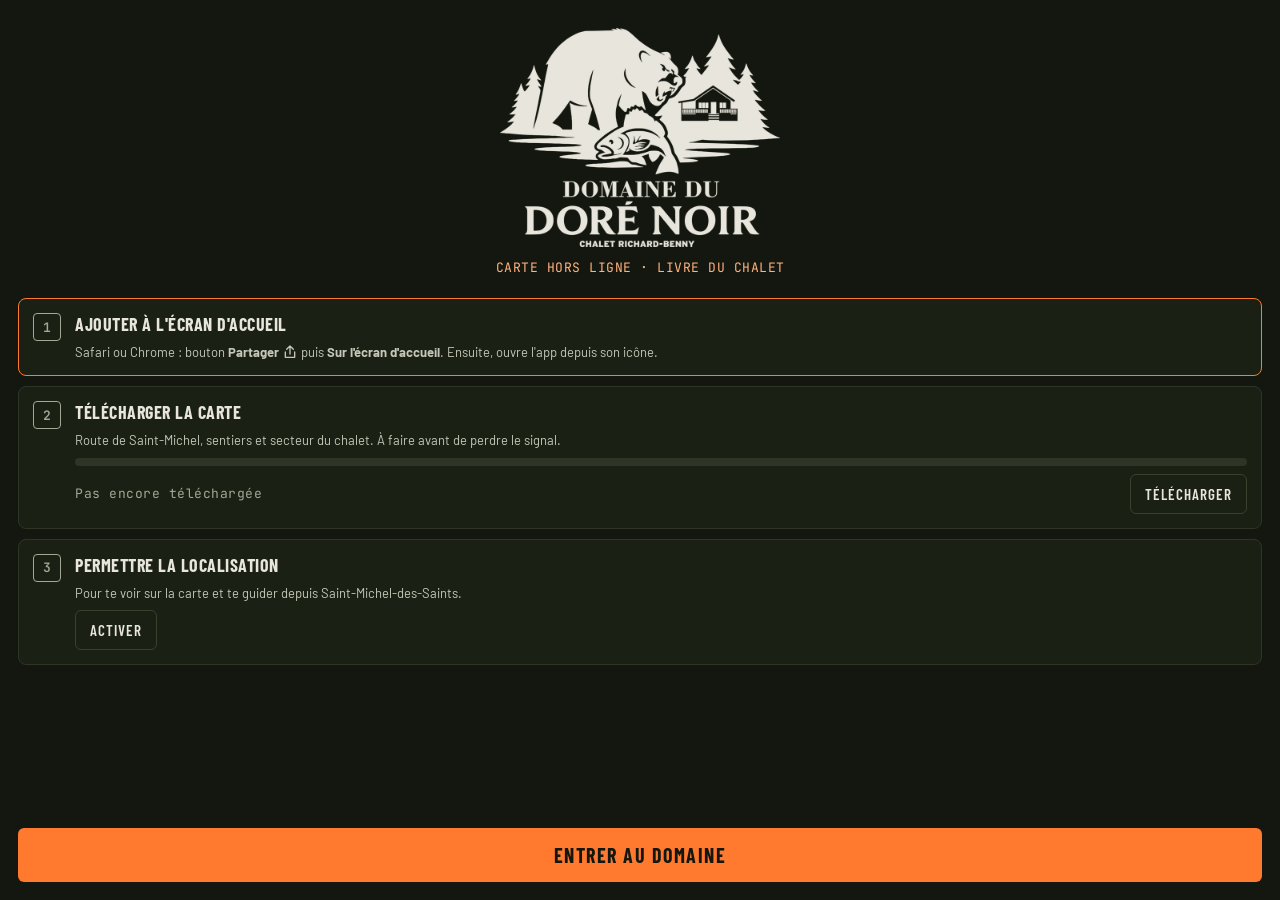
==== commit eb46feaa: "Départ du guidage au 500, rue des Aulnaies (coin chemin Forex) Co-Authored-By: Claude Opus 5.5 <nore" ====
--- a/index.html
+++ b/index.html
@@ -49,7 +49,7 @@
       <span class="step-n">3</span>
       <div class="step-body">
         <strong>PERMETTRE LA LOCALISATION</strong>
-        <p>Pour te voir sur la carte et te guider depuis l'Esso.</p>
+        <p>Pour te voir sur la carte et te guider depuis Saint-Michel-des-Saints.</p>
         <button class="btn-sm" id="gps-btn" type="button">Activer</button>
       </div>
     </div>
@@ -103,7 +103,7 @@
   <div id="view-guidage" class="view" hidden>
     <div class="guide">
       <div class="guide-top">
-        <span class="mono accent xsmall">GUIDAGE · ESSO → CHALET</span>
+        <span class="mono accent xsmall">GUIDAGE · ST-MICHEL → CHALET</span>
         <span class="mono muted xsmall" id="g-total"></span>
       </div>
       <div class="guide-alert" id="g-off" hidden></div>
@@ -114,7 +114,7 @@
         <span class="small" id="g-next-txt"></span>
       </div>
       <div class="guide-grid">
-        <div><span class="mono muted xsmall">POSITION</span><span class="mono big2" id="g-km">—</span></div>
+        <div><span class="mono muted xsmall">PARCOURU</span><span class="mono big2" id="g-km">—</span></div>
         <div><span class="mono muted xsmall">RESTANT</span><span class="mono big2" id="g-rest">—</span></div>
         <div><span class="mono muted xsmall">PRÉCISION</span><span class="mono big2" id="g-acc">—</span></div>
       </div>
--- a/style.css
+++ b/style.css
@@ -95,9 +95,9 @@
 .mk-ico{width:30px;height:30px;border-radius:50%;background:var(--bg);border:2px solid var(--txt);display:flex;align-items:center;justify-content:center}
 .mk-ico svg{width:17px;height:17px;fill:none;stroke:currentColor;stroke-width:2;stroke-linecap:round;stroke-linejoin:round}
 .mk-lbl{font-family:"JetBrains Mono",monospace;font-size:10px;font-weight:600;background:rgba(20,23,15,.88);border:1px solid currentColor;border-radius:3px;padding:1px 5px;white-space:nowrap}
-.mk.chalet{color:var(--txt)} .mk.cache{color:#DCCFA8} .mk.saline{color:var(--ok)} .mk.fourche,.mk.esso{color:var(--accent2)} .mk.lieu{color:#A9CBD8}
+.mk.chalet{color:var(--txt)} .mk.cache{color:#DCCFA8} .mk.saline{color:var(--ok)} .mk.fourche,.mk.depart{color:var(--accent2)} .mk.lieu{color:#A9CBD8}
 .mk.chalet .mk-ico{width:36px;height:36px;border-color:var(--txt)}
-.mk.cache .mk-ico{border-color:#C9B98F} .mk.saline .mk-ico{border-color:var(--ok)} .mk.fourche .mk-ico,.mk.esso .mk-ico{border-color:var(--accent)} .mk.lieu .mk-ico{border-color:#7FA6B5}
+.mk.cache .mk-ico{border-color:#C9B98F} .mk.saline .mk-ico{border-color:var(--ok)} .mk.fourche .mk-ico,.mk.depart .mk-ico{border-color:var(--accent)} .mk.lieu .mk-ico{border-color:#7FA6B5}
 .me{width:20px;height:20px;border-radius:50%;background:var(--txt);border:4px solid var(--accent);box-shadow:0 0 0 8px rgba(255,122,46,.22)}
 
 .toast{position:fixed;left:16px;right:16px;bottom:calc(var(--safe-b) + 84px);z-index:50;background:var(--txt);color:var(--bg);border-radius:8px;padding:12px 14px;font-weight:600;display:flex;justify-content:space-between;align-items:center;gap:10px;box-shadow:0 8px 24px rgba(0,0,0,.5)}
